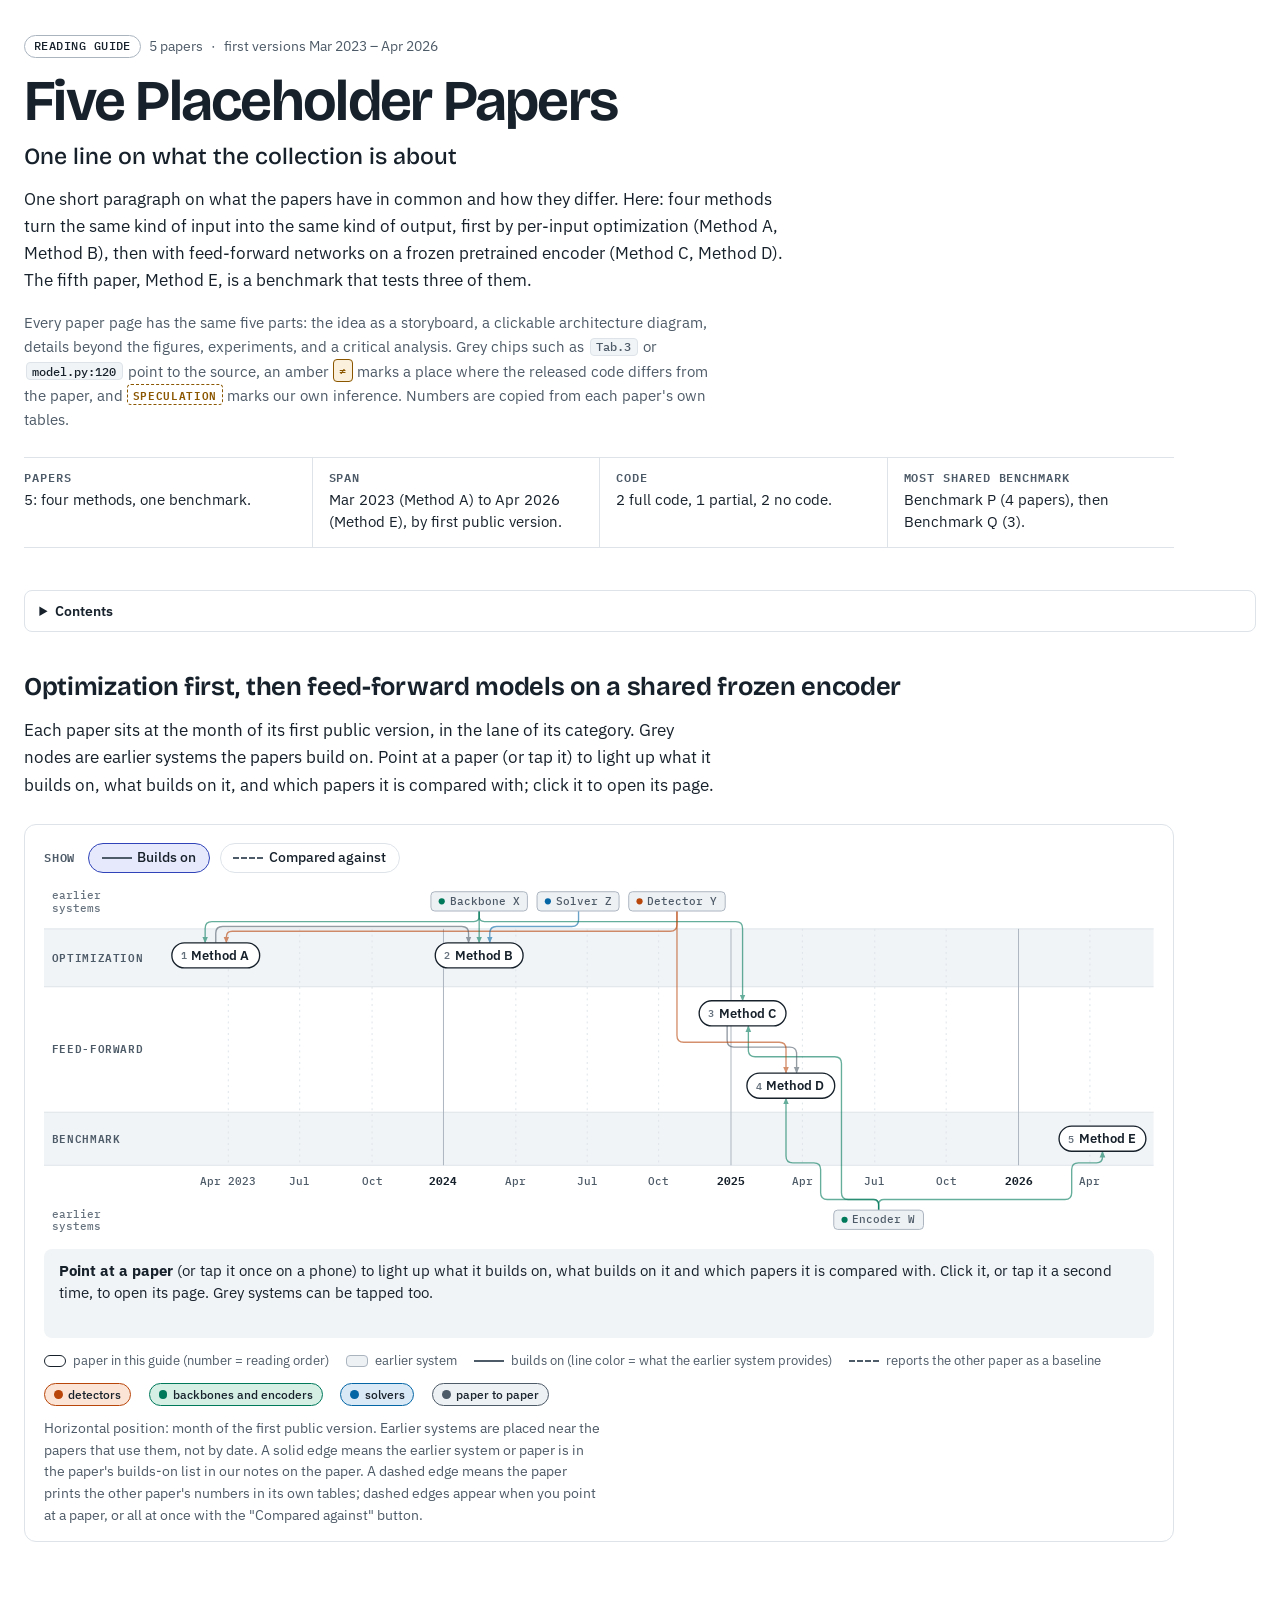
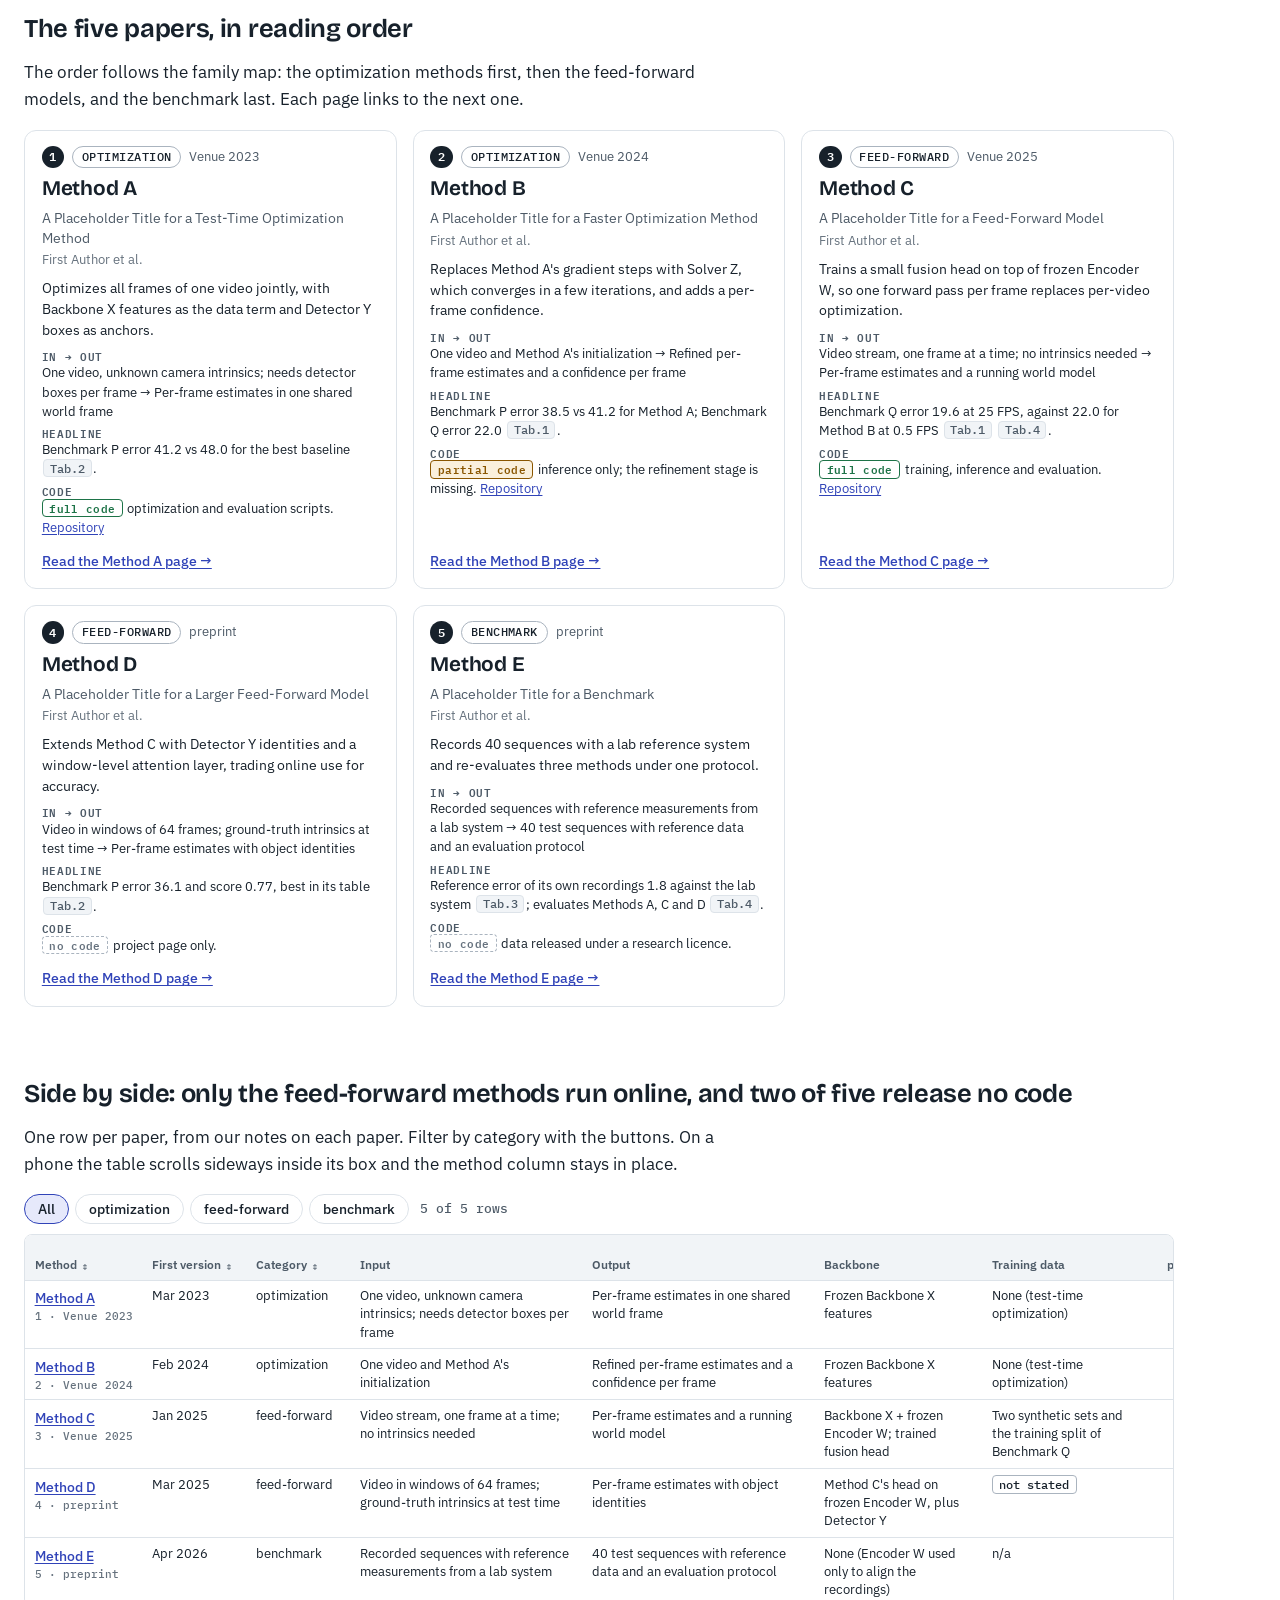
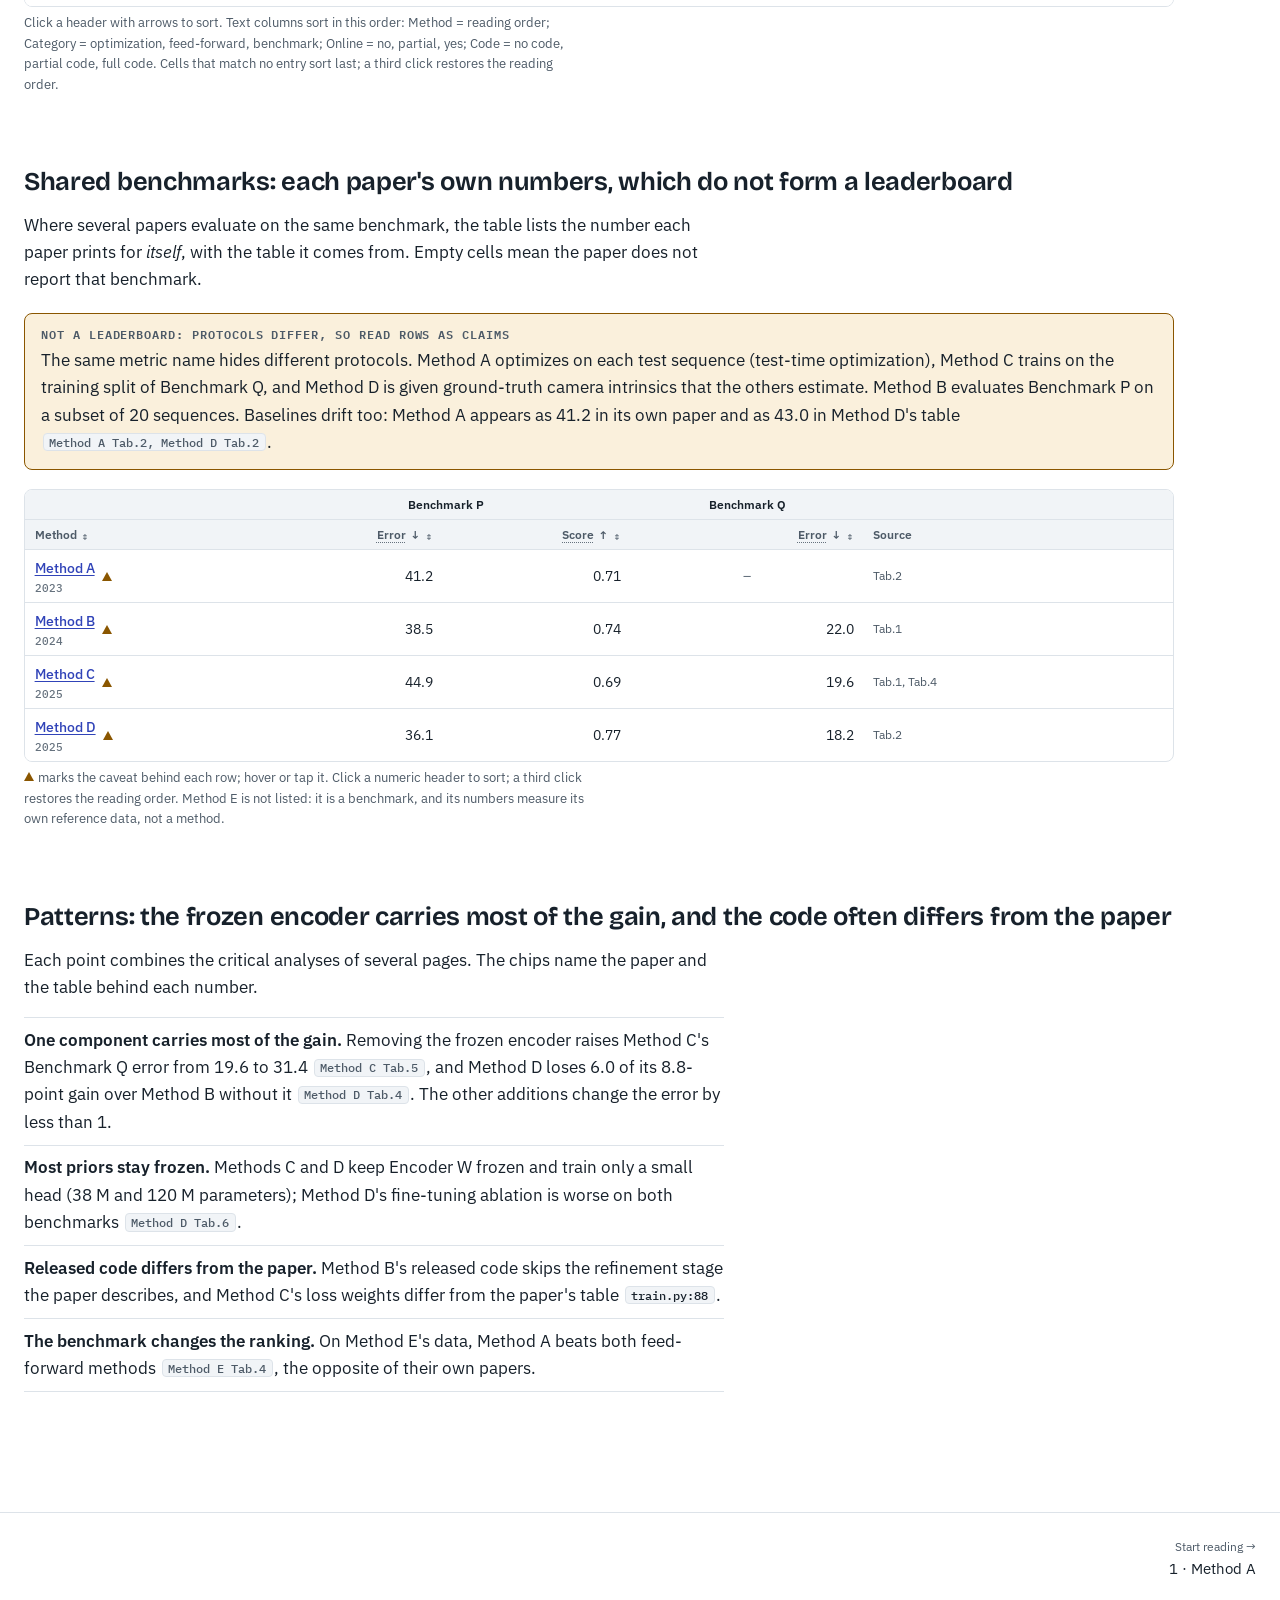
==== templates/index.html @ 55c8b4dd "Add the better-paper skill: workflow, design guide, briefs, templates, scripts SKILL.md orchestrates" ====
<!doctype html>
<html lang="en">
<head>
<meta charset="utf-8">
<meta name="viewport" content="width=device-width, initial-scale=1">
<title>Five Placeholder Papers</title>
<meta name="description" content="Reading guide to five papers on one topic (2023–2026): family map, paper cards, side-by-side comparison, shared benchmarks and cross-paper patterns.">
<link rel="stylesheet" href="assets/site.css">
<script defer src="assets/site.js"></script>
<!-- Index template. Fill in this order: (1) the #collection JSON near the end of the file (it draws the family map,
     the cards, the comparison table and its filters); (2) the hand-written prose: header, section headings (claims),
     intros, the map caption, the shared-benchmarks table and the patterns. Everything marked FILL is placeholder.
     Keep site.js deferred here: the builder script at the end of <body> must run first, so site.js finds the generated
     comparison table and makes it sortable. -->
<style>
/* page-local styles for the index (prefix ix- / fm-); tokens from site.css only */
.ix-lede { font-size: 1.05rem; line-height: 1.6; max-width: 46em; margin: 0 0 1rem; }
.ix-how { font-size: .95rem; color: var(--muted); max-width: 46em; margin: 0 0 1.6rem; }

/* family map */
.fm-bar { display: flex; flex-wrap: wrap; align-items: center; gap: .45rem .6rem; margin-bottom: .7rem; }
.fm-bar .lbl { font: 600 .74rem/1 var(--font-mono); letter-spacing: .06em; text-transform: uppercase; color: var(--muted); margin-right: .2rem; }
.fm-scroll { overflow-x: auto; overflow-y: hidden; -webkit-overflow-scrolling: touch; }
.fm-svg { display: block; width: 100%; min-width: 980px; height: auto; overflow: visible; }
.fm-hint { display: none; font-size: .78rem; color: var(--faint); margin: .3rem 0 0; }
@media (max-width: 1040px) { .fm-hint { display: block; } }
.fm-svg .lane-bg { fill: var(--surface-2); }
.fm-svg .lane-rule { stroke: var(--border); stroke-width: 1; }
.fm-svg .lane-lab { font: 600 11px var(--font-mono); letter-spacing: .06em; fill: var(--muted); }
.fm-svg .band-lab { font: 500 11px var(--font-mono); fill: var(--faint); }
.fm-svg .grid { stroke: var(--border); stroke-width: 1; stroke-dasharray: 2 4; }
.fm-svg .grid.yr { stroke: var(--border-strong); stroke-dasharray: none; }
.fm-svg .tick { font: 500 11px var(--font-mono); fill: var(--muted); text-anchor: middle; }
.fm-svg .tick.yr { font-weight: 700; fill: var(--text); }
.fm-svg .edge path { fill: none; stroke: var(--e); stroke-width: 1.4; opacity: .6; transition: opacity .2s ease, stroke-width .2s ease; }
.fm-svg .edge.k-c path { stroke: var(--neutral); stroke-dasharray: 4 4; stroke-width: 1.2; opacity: .5; }
.fm-svg .node { cursor: pointer; transition: opacity .2s ease; }
.fm-svg .node:focus { outline: none; }
.fm-svg a.node { text-decoration: none; }
.fm-svg .paper rect { fill: var(--surface); stroke: var(--text); stroke-width: 1.4; }
.fm-svg .paper .lab { font: 600 13px var(--font-body); fill: var(--text); }
.fm-svg .paper .num { font: 600 10.5px var(--font-mono); fill: var(--faint); }
.fm-svg .prior rect { fill: var(--frozen-fill); stroke: var(--border-strong); stroke-width: 1; }
.fm-svg .prior .lab { font: 500 11px var(--font-mono); fill: var(--muted); }
.fm-svg .prior .dot { fill: var(--e); }
.fm-svg .node:hover rect, .fm-svg .node:focus-visible rect { stroke: var(--accent); stroke-width: 2.2; }
.fm-svg.hide-b .edge.k-b { display: none; }
.fm-svg:not(.show-c) .edge.k-c:not(.on) { display: none; }
.fm-svg.has-focus .node:not(.on), .fm-svg.has-focus .edge:not(.on) { opacity: .16; }
.fm-svg.has-focus .edge.on path { opacity: 1; stroke-width: 2.2; }
.fm-svg.has-focus .edge.k-c.on path { stroke: var(--accent); stroke-width: 1.8; }
.fm-svg .node.sel rect { stroke: var(--accent); stroke-width: 2.6; fill: var(--accent-tint); }
.fm-info { min-height: 5.6rem; margin-top: .7rem; padding: .7rem .9rem; border-radius: var(--r); background: var(--surface-2); font-size: .92rem; line-height: 1.5; }
.fm-info p { margin: 0 0 .3rem; }
.fm-info p:last-child { margin-bottom: 0; }
.fm-info .rel { color: var(--muted); font-size: .86rem; }
.fm-info .hd { display: flex; flex-wrap: wrap; align-items: baseline; gap: .3rem .6rem; }
.fm-info .hd b { font-family: var(--font-display); font-size: 1.05rem; }
.ix-key-line { display: inline-block; width: 30px; height: 0; border-top: 2px solid var(--neutral); vertical-align: middle; }
.ix-key-line.c { border-top-style: dashed; }
.ix-key-box { display: inline-block; width: 22px; height: 12px; border-radius: 6px; border: 1.4px solid var(--text); background: var(--surface); vertical-align: middle; }
.ix-key-box.prior { border: 1px solid var(--border-strong); background: var(--frozen-fill); border-radius: 4px; }

/* cards */
.ix-cards { display: grid; grid-template-columns: repeat(3, minmax(0, 1fr)); gap: 1rem; margin: 1rem 0 0; }
@media (max-width: 1060px) { .ix-cards { grid-template-columns: repeat(2, minmax(0, 1fr)); } }
@media (max-width: 660px) { .ix-cards { grid-template-columns: 1fr; } }
.ix-card { display: flex; flex-direction: column; gap: .45rem; border: 1px solid var(--border); border-radius: 12px; background: var(--surface); padding: .95rem 1.05rem 1rem; min-width: 0; }
.ix-card:hover { border-color: var(--border-strong); }
.ix-top { display: flex; flex-wrap: wrap; align-items: center; gap: .35rem .5rem; font-size: .8rem; color: var(--muted); }
.ix-num { font: 600 .72rem/1 var(--font-mono); color: var(--surface); background: var(--text); border-radius: 999px; min-width: 1.4rem; height: 1.4rem; display: inline-flex; align-items: center; justify-content: center; padding: 0 .3rem; }
.ix-card h3 { margin: .1rem 0 0; font-size: 1.3rem; }
.ix-card h3 a { color: var(--text); text-decoration: none; }
.ix-card h3 a:hover { text-decoration: underline; }
.ix-title { font-size: .86rem; color: var(--muted); line-height: 1.4; margin: 0; }
.ix-auth { font-size: .8rem; color: var(--faint); margin: -.3rem 0 0; }
.ix-one { font-size: .9rem; line-height: 1.45; margin: 0; }
.ix-dl { margin: .1rem 0 0; display: grid; gap: .35rem; font-size: .84rem; line-height: 1.42; }
.ix-dl dt { font: 600 .68rem/1.3 var(--font-mono); letter-spacing: .06em; text-transform: uppercase; color: var(--muted); }
.ix-dl dd { margin: 0; }
.ix-code { display: inline-block; font: 600 .7rem/1.3 var(--font-mono); letter-spacing: .03em; padding: .05rem .4rem; border-radius: 4px; border: 1px solid var(--border-strong); margin-right: .3rem; white-space: nowrap; }
.ix-code.full { border-color: var(--good); color: var(--good); }
.ix-code.part { border-color: var(--warn); color: var(--warn); background: var(--warn-tint); }
.ix-code.none { color: var(--faint); border-style: dashed; }
.ix-open { margin-top: auto; padding-top: .35rem; font-size: .88rem; font-weight: 500; }

/* comparison and benchmark tables */
.ix-filter { display: flex; flex-wrap: wrap; align-items: center; gap: .4rem; margin: .4rem 0 .2rem; }
.ix-count { font: 500 .8rem/1.3 var(--font-mono); color: var(--muted); margin-left: .3rem; }
table.ix-cmp td { white-space: normal; vertical-align: top; line-height: 1.38; font-size: .82rem; min-width: 10.5rem; }
table.ix-cmp td.s { min-width: 6.5rem; }
table.ix-cmp td.l { min-width: 14.5rem; }
table.ix-cmp thead th.txt, table.ix-bench thead th.txt { text-align: left; }
table.ix-cmp th[scope="row"], table.ix-bench th[scope="row"] { position: sticky; left: 0; z-index: 1; background: var(--surface); vertical-align: top; }
table.ix-cmp thead th:first-child, table.ix-bench thead tr:last-child th:first-child { position: sticky; left: 0; z-index: 2; }
table.ix-cmp th[scope="row"] small, table.ix-bench th[scope="row"] small { display: block; font: 500 .7rem/1.3 var(--font-mono); color: var(--faint); }
table.ix-bench td.src { white-space: normal; min-width: 8rem; font-size: .78rem; color: var(--muted); }
table.ix-bench td.na { color: var(--faint); text-align: center; }
</style>
</head>
<body>
<a class="skip" href="#main">Skip to content</a>

<div class="layout">
<header class="ph">
  <!-- FILL: a real name for the collection (2-4 words, not "Index"), the same in <title>. Counts must match the JSON. -->
  <div class="ph-kicker">
    <span class="chip cat">reading guide</span>
    <span>5 papers</span><span aria-hidden="true">·</span><span>first versions Mar 2023 – Apr 2026</span>
  </div>
  <h1>Five Placeholder Papers</h1>
  <p class="ph-title">One line on what the collection is about</p>
  <p class="ix-lede">One short paragraph on what the papers have in common and how they differ. Here: four methods turn the same kind of input into the same kind of output, first by per-input optimization (Method A, Method B), then with feed-forward networks on a frozen pretrained encoder (Method C, Method D). The fifth paper, Method E, is a benchmark that tests three of them.</p>
  <p class="ix-how">Every paper page has the same five parts: the idea as a storyboard, a clickable architecture diagram, details beyond the figures, experiments, and a critical analysis. Grey chips such as <span class="ev">Tab.3</span> or <span class="ev code">model.py:120</span> point to the source, an amber <span class="ne">≠</span> marks a place where the released code differs from the paper, and <span class="spec">speculation</span> marks our own inference. Numbers are copied from each paper's own tables.</p>
  <dl class="glance">
    <div><dt>Papers</dt><dd>5: four methods, one benchmark.</dd></div>
    <div><dt>Span</dt><dd>Mar 2023 (Method A) to Apr 2026 (Method E), by first public version.</dd></div>
    <div><dt>Code</dt><dd>2 full code, 1 partial, 2 no code.</dd></div>
    <div><dt>Most shared benchmark</dt><dd>Benchmark P (4 papers), then Benchmark Q (3).</dd></div>
  </dl>
</header>

<nav class="toc" aria-label="Contents"><details open><summary>Contents</summary><ol>
  <li><a href="#map"><span class="toc-num">1</span>Family map</a></li>
  <li><a href="#papers"><span class="toc-num">2</span>The papers</a></li>
  <li><a href="#compare"><span class="toc-num">3</span>Side by side</a></li>
  <li><a href="#benchmarks"><span class="toc-num">4</span>Shared benchmarks</a></li>
  <li><a href="#patterns"><span class="toc-num">5</span>Patterns</a></li>
</ol></details></nav>

<main id="main">

<!-- ═════════════ 1. FAMILY MAP (drawn from #collection; edit the JSON, not the SVG) ═════════════ -->
<section id="map">
  <!-- FILL: the heading is the one claim the map shows (e.g. two waves, a shared backbone). -->
  <h2>Optimization first, then feed-forward models on a shared frozen encoder</h2>
  <p>Each paper sits at the month of its first public version, in the lane of its category. Grey nodes are earlier systems the papers build on. Point at a paper (or tap it) to light up what it builds on, what builds on it, and which papers it is compared with; click it to open its page.</p>
  <figure class="panel wide" aria-label="Family map of the papers">
    <div class="fm-bar" role="group" aria-label="Edges to show">
      <span class="lbl">Show</span>
      <button type="button" class="btn" id="fm-tg-b" aria-pressed="true"><span class="ix-key-line" aria-hidden="true"></span>Builds on</button>
      <button type="button" class="btn" id="fm-tg-c" aria-pressed="false"><span class="ix-key-line c" aria-hidden="true"></span>Compared against</button>
    </div>
    <div class="fm-scroll">
      <svg class="fm-svg" id="fm-svg" viewBox="0 0 1150 300" role="group" aria-label="Papers by time and category, with earlier systems and edges">
        <title>Family map: the papers placed by month and category, linked to earlier systems they build on and to the papers they compare against</title>
      </svg>
    </div>
    <p class="fm-hint">Scroll sideways to see the whole map.</p>
    <div class="fm-info" id="fm-info" aria-live="polite"></div>
    <div class="legend" id="fm-legend">
      <span class="lg"><span class="ix-key-box" aria-hidden="true"></span>paper in this guide (number = reading order)</span>
      <span class="lg"><span class="ix-key-box prior" aria-hidden="true"></span>earlier system</span>
      <span class="lg" id="fm-lg-b"><span class="ix-key-line" aria-hidden="true"></span>builds on</span>
      <span class="lg"><span class="ix-key-line c" aria-hidden="true"></span>reports the other paper as a baseline</span>
    </div>
    <!-- FILL: say what x means (and any date caveat), that earlier systems are placed for readability, and what each edge style means. -->
    <figcaption>Horizontal position: month of the first public version. Earlier systems are placed near the papers that use them, not by date. A solid edge means the earlier system or paper is in the paper's builds-on list in our notes on the paper. A dashed edge means the paper prints the other paper's numbers in its own tables; dashed edges appear when you point at a paper, or all at once with the "Compared against" button.</figcaption>
  </figure>
</section>

<!-- ═════════════ 2. CARDS (generated from #collection) ═════════════ -->
<section id="papers">
  <!-- FILL: say why this reading order. -->
  <h2>The five papers, in reading order</h2>
  <p>The order follows the family map: the optimization methods first, then the feed-forward models, and the benchmark last. Each page links to the next one.</p>
  <div class="ix-cards wide" id="ix-cards"></div>
</section>

<!-- ═════════════ 3. COMPARISON TABLE (generated from #collection; site.js sorts it) ═════════════ -->
<section id="compare">
  <!-- FILL: the heading states what the table shows at a glance. -->
  <h2>Side by side: only the feed-forward methods run online, and two of five release no code</h2>
  <p>One row per paper, from our notes on each paper. Filter by category with the buttons. On a phone the table scrolls sideways inside its box and the method column stays in place.</p>
  <div class="ix-filter wide" id="ix-filter" role="group" aria-label="Filter rows by category"></div>
  <div class="tbl-wrap wide">
    <table class="data ix-cmp" id="ix-cmp" data-sortable></table>
  </div>
  <p class="tbl-note" id="ix-sortnote"></p>
</section>

<!-- ═════════════ 4. SHARED BENCHMARKS (hand-written) ═════════════ -->
<section id="benchmarks">
  <h2>Shared benchmarks: each paper's own numbers, which do not form a leaderboard</h2>
  <p>Where several papers evaluate on the same benchmark, the table lists the number each paper prints for <em>itself</em>, with the table it comes from. Empty cells mean the paper does not report that benchmark.</p>
  <!-- FILL: name the concrete protocol differences (frame rate, split, input given, alignment, training on the test domain)
       and any baseline that appears with different numbers in different papers. Keep this box: it is the caveat. -->
  <div class="callout ne-box wide"><p class="callout-title">Not a leaderboard: protocols differ, so read rows as claims</p>
    <p>The same metric name hides different protocols. Method A optimizes on each test sequence (test-time optimization), Method C trains on the training split of Benchmark Q, and Method D is given ground-truth camera intrinsics that the others estimate. Method B evaluates Benchmark P on a subset of 20 sequences. Baselines drift too: Method A appears as 41.2 in its own paper and as 43.0 in Method D's table <span class="ev">Method A Tab.2, Method D Tab.2</span>.</p></div>
  <div class="tbl-wrap wide">
    <!-- One row per paper that reports at least one shared benchmark. Super-header: blank cells via colspan, never rowspan.
         data-flag = the caveat for that row (amber triangle). Numbers exactly as printed; "–" when not reported. -->
    <table class="data ix-bench" data-sortable>
      <thead>
        <tr class="super"><th colspan="1"></th><th colspan="2">Benchmark P</th><th colspan="1">Benchmark Q</th><th colspan="1"></th></tr>
        <tr>
          <th scope="col" class="num txt">Method</th>
          <th scope="col" class="num"><span data-term="Error">Error</span> ↓</th>
          <th scope="col" class="num"><span data-term="Score">Score</span> ↑</th>
          <th scope="col" class="num"><span data-term="Error">Error</span> ↓</th>
          <th scope="col">Source</th>
        </tr>
      </thead>
      <tbody>
        <tr data-flag="Test-time optimization on every test sequence (about 2 min per 100 frames).">
          <th scope="row" data-v="1"><a href="author2023.html">Method A</a><small>2023</small></th>
          <td class="num">41.2</td><td class="num">0.71</td><td class="na">–</td>
          <td class="src">Tab.2</td>
        </tr>
        <tr data-flag="Benchmark P on a subset of 20 sequences.">
          <th scope="row" data-v="2"><a href="author2024.html">Method B</a><small>2024</small></th>
          <td class="num">38.5</td><td class="num">0.74</td><td class="num">22.0</td>
          <td class="src">Tab.1</td>
        </tr>
        <tr data-flag="Trained on the training split of Benchmark Q.">
          <th scope="row" data-v="3"><a href="author2025.html">Method C</a><small>2025</small></th>
          <td class="num">44.9</td><td class="num">0.69</td><td class="num">19.6</td>
          <td class="src">Tab.1, Tab.4</td>
        </tr>
        <tr data-flag="Given ground-truth camera intrinsics.">
          <th scope="row" data-v="4"><a href="author2025b.html">Method D</a><small>2025</small></th>
          <td class="num">36.1</td><td class="num">0.77</td><td class="num">18.2</td>
          <td class="src">Tab.2</td>
        </tr>
      </tbody>
    </table>
  </div>
  <p class="tbl-note"><span class="flag" aria-hidden="true"></span>marks the caveat behind each row; hover or tap it. Click a numeric header to sort; a third click restores the reading order. Method E is not listed: it is a benchmark, and its numbers measure its own reference data, not a method.</p>
</section>

<!-- ═════════════ 5. PATTERNS (hand-written) ═════════════ -->
<section id="patterns">
  <!-- FILL: 4-6 bullets a researcher would want, each grounded in the pages' critical analyses, naming the papers and tables behind every number. -->
  <h2>Patterns: the frozen encoder carries most of the gain, and the code often differs from the paper</h2>
  <p>Each point combines the critical analyses of several pages. The chips name the paper and the table behind each number.</p>
  <ul class="keylist">
    <li><span class="k">One component carries most of the gain.</span> Removing the frozen encoder raises Method C's Benchmark Q error from 19.6 to 31.4 <span class="ev">Method C Tab.5</span>, and Method D loses 6.0 of its 8.8-point gain over Method B without it <span class="ev">Method D Tab.4</span>. The other additions change the error by less than 1.</li>
    <li><span class="k">Most priors stay frozen.</span> Methods C and D keep Encoder W frozen and train only a small head (38 M and 120 M parameters); Method D's fine-tuning ablation is worse on both benchmarks <span class="ev">Method D Tab.6</span>.</li>
    <li><span class="k">Released code differs from the paper.</span> Method B's released code skips the refinement stage the paper describes, and Method C's loss weights differ from the paper's table <span class="ev code">train.py:88</span>.</li>
    <li><span class="k">The benchmark changes the ranking.</span> On Method E's data, Method A beats both feed-forward methods <span class="ev">Method E Tab.4</span>, the opposite of their own papers.</li>
  </ul>
</section>

</main>
</div>

<footer class="pager">
  <span></span>
  <!-- FILL: the first paper in reading order. -->
  <a href="author2023.html" style="text-align:right"><small>Start reading →</small>1 · Method A</a>
</footer>

<!-- FILL: one entry per data-term used on this page that site.js does not already define. -->
<script type="application/json" id="glossary">{
  "Error": "Placeholder metric: mean error on the benchmark, in its own unit. Lower is better.",
  "Score": "Placeholder metric: fraction of test cases solved, from 0 to 1. Higher is better."
}</script>

<!-- ═════════════ COLLECTION DATA: one block drives the family map, the cards and the comparison table ═════════════
  Strict JSON: no comments, no trailing commas. slug, method, category, lane names, prior name/role, column keys are
  plain text; every other string is HTML (write &lt; for "<", evidence chips as <span class=\"ev\">Tab.2</span>).
  lanes     ["category", ...]  map lanes from top to bottom; also the filter buttons and the Category sort order.
            Every paper's category must be one of them.
  entities  {"scene": "backbones", ...}  optional legend names for the line colors that priors use.
            Slots: human, scene, camera, contact, robot, neutral (site.css colors).
  columns   [{"key", "label", "size"?, "sort"?}]  comparison-table columns between Category and Code. key = a paper field.
            size "s" (narrow) or "l" (wide). sort "number" = by the first number in the cell (keep one unit per column);
            sort ["no", "partial", "yes"] = by which entry the cell text starts with (unmatched cells sort last).
  priors    [{"name", "role", "entity"?, "band"?}]  earlier systems the papers build on (small grey nodes). entity sets
            the line color (default neutral); band "top" | "bottom" overrides the automatic choice.
  papers    in reading order (= the numbers on map and cards, and the prev/next order of the pages). Each is the
            digest's comparison record: slug, method, title, authors_short, year, venue, category, input, output,
            backbone, builds_on, training_data, runtime, code_url, headline_result, one_liner, plus:
    date              "YYYY-MM" of the first public version; sets x on the map (without it: mid-year of "year";
                      any other format warns and falls back the same way).
    code_url          a bare https URL, or "". Anything else warns and gets no link; remarks go in code_note.
    builds_on        names of priors, or slugs / method names of papers here. Anything else warns in the console:
                      add it to priors or drop it.
    compares_against  slugs / method names of papers here whose numbers this paper prints as baselines.
    code_status       "full" | "partial" | "none";  code_note: short text after the code chip on the card.
    other keys        free fields for "columns" (here: params, online).
  Required per paper: slug, method, title, year, category, one_liner, code_status. A field that is "", null, absent
  or "not stated" (any case) counts as missing; missing optional fields show "not stated".
-->
<script type="application/json" id="collection">{
  "lanes": ["optimization", "feed-forward", "benchmark"],
  "entities": { "scene": "backbones and encoders", "human": "detectors", "camera": "solvers" },
  "columns": [
    { "key": "input", "label": "Input", "size": "l" },
    { "key": "output", "label": "Output", "size": "l" },
    { "key": "backbone", "label": "Backbone" },
    { "key": "training_data", "label": "Training data" },
    { "key": "params", "label": "Trained parameters", "size": "s", "sort": "number" },
    { "key": "online", "label": "Online", "size": "s", "sort": ["no", "partial", "yes"] },
    { "key": "runtime", "label": "Runtime" }
  ],
  "priors": [
    { "name": "Backbone X", "role": "pretrained image backbone", "entity": "scene" },
    { "name": "Detector Y", "role": "off-the-shelf object detector", "entity": "human" },
    { "name": "Solver Z", "role": "classical least-squares solver", "entity": "camera" },
    { "name": "Encoder W", "role": "pretrained video encoder", "entity": "scene" }
  ],
  "papers": [
    {
      "slug": "author2023", "method": "Method A", "title": "A Placeholder Title for a Test-Time Optimization Method",
      "authors_short": "First Author et al.", "year": 2023, "date": "2023-03", "venue": "Venue 2023", "category": "optimization",
      "input": "One video, unknown camera intrinsics; needs detector boxes per frame",
      "output": "Per-frame estimates in one shared world frame",
      "backbone": "Frozen Backbone X features", "training_data": "None (test-time optimization)",
      "runtime": "≈2 min per 100 frames (one GPU)", "params": "0", "online": "no",
      "builds_on": ["Backbone X", "Detector Y"], "compares_against": [],
      "code_url": "https://example.com/method-a", "code_status": "full", "code_note": "optimization and evaluation scripts.",
      "headline_result": "Benchmark P error 41.2 vs 48.0 for the best baseline <span class=\"ev\">Tab.2</span>.",
      "one_liner": "Optimizes all frames of one video jointly, with Backbone X features as the data term and Detector Y boxes as anchors."
    },
    {
      "slug": "author2024", "method": "Method B", "title": "A Placeholder Title for a Faster Optimization Method",
      "authors_short": "First Author et al.", "year": 2024, "date": "2024-02", "venue": "Venue 2024", "category": "optimization",
      "input": "One video and Method A's initialization",
      "output": "Refined per-frame estimates and a confidence per frame",
      "backbone": "Frozen Backbone X features", "training_data": "None (test-time optimization)",
      "runtime": "≈2 s per frame (one GPU)", "params": "0", "online": "no",
      "builds_on": ["Method A", "Backbone X", "Solver Z"], "compares_against": ["Method A"],
      "code_url": "https://example.com/method-b", "code_status": "partial", "code_note": "inference only; the refinement stage is missing.",
      "headline_result": "Benchmark P error 38.5 vs 41.2 for Method A; Benchmark Q error 22.0 <span class=\"ev\">Tab.1</span>.",
      "one_liner": "Replaces Method A's gradient steps with Solver Z, which converges in a few iterations, and adds a per-frame confidence."
    },
    {
      "slug": "author2025", "method": "Method C", "title": "A Placeholder Title for a Feed-Forward Model",
      "authors_short": "First Author et al.", "year": 2025, "date": "2025-01", "venue": "Venue 2025", "category": "feed-forward",
      "input": "Video stream, one frame at a time; no intrinsics needed",
      "output": "Per-frame estimates and a running world model",
      "backbone": "Backbone X + frozen Encoder W; trained fusion head", "training_data": "Two synthetic sets and the training split of Benchmark Q",
      "runtime": "25 FPS (one GPU)", "params": "38 M", "online": "yes",
      "builds_on": ["Backbone X", "Encoder W"], "compares_against": ["Method A", "Method B"],
      "code_url": "https://example.com/method-c", "code_status": "full", "code_note": "training, inference and evaluation.",
      "headline_result": "Benchmark Q error 19.6 at 25 FPS, against 22.0 for Method B at 0.5 FPS <span class=\"ev\">Tab.1</span> <span class=\"ev\">Tab.4</span>.",
      "one_liner": "Trains a small fusion head on top of frozen Encoder W, so one forward pass per frame replaces per-video optimization."
    },
    {
      "slug": "author2025b", "method": "Method D", "title": "A Placeholder Title for a Larger Feed-Forward Model",
      "authors_short": "First Author et al.", "year": 2025, "date": "2025-03", "venue": "preprint", "category": "feed-forward",
      "input": "Video in windows of 64 frames; ground-truth intrinsics at test time",
      "output": "Per-frame estimates with object identities",
      "backbone": "Method C's head on frozen Encoder W, plus Detector Y", "training_data": "Not stated",
      "runtime": "Not stated", "params": "120 M", "online": "partial (64-frame windows)",
      "builds_on": ["Method C", "Encoder W", "Detector Y"], "compares_against": ["Method B", "Method C"],
      "code_url": "", "code_status": "none", "code_note": "project page only.",
      "headline_result": "Benchmark P error 36.1 and score 0.77, best in its table <span class=\"ev\">Tab.2</span>.",
      "one_liner": "Extends Method C with Detector Y identities and a window-level attention layer, trading online use for accuracy."
    },
    {
      "slug": "author2026", "method": "Method E", "title": "A Placeholder Title for a Benchmark",
      "authors_short": "First Author et al.", "year": 2026, "date": "2026-04", "venue": "preprint", "category": "benchmark",
      "input": "Recorded sequences with reference measurements from a lab system",
      "output": "40 test sequences with reference data and an evaluation protocol",
      "backbone": "None (Encoder W used only to align the recordings)", "training_data": "n/a",
      "runtime": "n/a", "params": "n/a", "online": "n/a",
      "builds_on": ["Encoder W"], "compares_against": ["Method A", "Method C", "Method D"],
      "code_url": "", "code_status": "none", "code_note": "data released under a research licence.",
      "headline_result": "Reference error of its own recordings 1.8 against the lab system <span class=\"ev\">Tab.3</span>; evaluates Methods A, C and D <span class=\"ev\">Tab.4</span>.",
      "one_liner": "Records 40 sequences with a lab reference system and re-evaluates three methods under one protocol."
    }
  ]
}</script>

<script>
/* Index builder (page-local). Reads #collection and builds the cards, the comparison table (with its filter buttons
   and sort note) and the family map. It runs before the deferred site.js, so site.js makes the generated table
   sortable and attaches tooltips. Data problems (unknown references, missing fields) and map faults (overlapping
   nodes, an edge through a node) go to console.warn, so the console check catches them. */
(function () {
  'use strict';
  var SLOTS = ['human', 'scene', 'camera', 'contact', 'robot', 'neutral'];
  var CODE = { none: [0, 'no code', 'none'], partial: [1, 'partial code', 'part'], full: [2, 'full code', 'full'] };
  var MON = ['Jan', 'Feb', 'Mar', 'Apr', 'May', 'Jun', 'Jul', 'Aug', 'Sep', 'Oct', 'Nov', 'Dec'];
  function warn(msg) { console.warn('[index] ' + msg); }
  function esc(s) { return String(s).replace(/&/g, '&amp;').replace(/</g, '&lt;').replace(/>/g, '&gt;').replace(/"/g, '&quot;'); }
  function missing(v) { return v === undefined || v === null || (typeof v === 'string' && /^\s*(not stated)?\s*$/i.test(v)); }
  function html(v) { return missing(v) ? '<span class="tag">not stated</span>' : Array.isArray(v) ? v.join(', ') : String(v); }
  function plain(s) { var d = document.createElement('div'); d.innerHTML = s; return d.textContent; }
  function avg(list) { return list.reduce(function (a, b) { return a + b; }, 0) / list.length; }

  var D;
  try { D = JSON.parse(document.getElementById('collection').textContent); }
  catch (err) { console.error('[index] invalid #collection JSON: ' + err.message); return; }
  var lanes = D.lanes || [], papers = D.papers || [], priors = D.priors || [], columns = D.columns || [], names = D.entities || {};

  /* ── validate and index ── */
  var bySlug = {}, byMethod = {}, byPrior = {};
  papers.forEach(function (p, i) {
    p.n = i + 1;
    ['slug', 'method', 'title', 'year', 'category', 'one_liner', 'code_status'].forEach(function (k) {
      if (missing(p[k])) warn('paper ' + (p.slug || p.n) + ': missing "' + k + '"');
    });
    if (bySlug[p.slug]) warn('duplicate slug ' + p.slug);
    bySlug[p.slug] = p; byMethod[p.method] = p;
    p.lane = lanes.indexOf(p.category);
    if (p.lane < 0) warn('paper ' + p.slug + ': category "' + p.category + '" is not one of the lanes');
    if (!missing(p.code_status) && !CODE[p.code_status]) warn('paper ' + p.slug + ': code_status must be full, partial or none');
    var d = missing(p.date) ? null : /^(\d{4})-(\d{2})$/.exec(p.date);
    if (d && (+d[2] < 1 || +d[2] > 12)) d = null;
    if (!missing(p.date) && !d) warn('paper ' + p.slug + ': date "' + p.date + '" must look like "2025-07"');
    p.codeHref = '';
    if (/^https?:\/\/\S+$/.test(p.code_url)) p.codeHref = p.code_url;
    else if (!missing(p.code_url)) warn('paper ' + p.slug + ': code_url "' + p.code_url + '" is not a bare http(s) URL, so it gets no link; put remarks in code_note');
    p.mo = d ? +d[1] * 12 + (+d[2] - 1) + 0.5 : +p.year * 12 + 6;
    p.when = d ? MON[+d[2] - 1] + ' ' + d[1] : String(p.year);
  });
  priors.forEach(function (q) {
    if (q.entity && SLOTS.indexOf(q.entity) < 0) warn('prior ' + q.name + ': unknown entity "' + q.entity + '"');
    if (q.band && q.band !== 'top' && q.band !== 'bottom') warn('prior ' + q.name + ': band must be top or bottom');
    byPrior[q.name] = q;
  });
  Object.keys(names).forEach(function (k) { if (SLOTS.indexOf(k) < 0) warn('entities: unknown slot "' + k + '"'); });
  columns.forEach(function (c) {
    if (!papers.some(function (p) { return p[c.key] !== undefined; })) warn('column "' + c.key + '" is not a field of any paper');
  });
  var edges = [];
  papers.forEach(function (p) {
    (p.builds_on || []).forEach(function (r) {
      var s = bySlug[r] || byMethod[r] || byPrior[r];
      if (!s || s === p) { warn(p.slug + ': builds_on "' + r + '" is neither a prior nor another paper here (add it to priors or drop it)'); return; }
      edges.push({ a: s, b: p, k: 'b' });
    });
    (p.compares_against || []).forEach(function (r) {
      var s = bySlug[r] || byMethod[r];
      if (!s || s === p) { warn(p.slug + ': compares_against "' + r + '" is not another paper here'); return; }
      edges.push({ a: p, b: s, k: 'c' });
    });
  });
  priors.forEach(function (q) {
    if (!edges.some(function (e) { return e.a === q; })) warn('prior ' + q.name + ' is in no builds_on list');
  });
  function codeChip(p) {
    var c = CODE[p.code_status];
    return c ? '<span class="ix-code ' + c[2] + '">' + c[1] + '</span>' : '<span class="tag">not stated</span>';
  }

  /* ── cards ── */
  var cards = document.getElementById('ix-cards');
  if (cards) cards.innerHTML = papers.map(function (p) {
    var page = esc(p.slug) + '.html';
    return '<article class="ix-card" id="card-' + esc(p.slug) + '" data-cat="' + esc(p.category) + '">' +
      '<div class="ix-top"><span class="ix-num">' + p.n + '</span><span class="chip cat">' + esc(p.category) + '</span><span>' + html(p.venue) + '</span></div>' +
      '<h3><a href="' + page + '">' + esc(p.method) + '</a></h3>' +
      '<p class="ix-title">' + html(p.title) + '</p>' +
      (missing(p.authors_short) ? '' : '<p class="ix-auth">' + p.authors_short + '</p>') +
      '<p class="ix-one">' + html(p.one_liner) + '</p>' +
      '<dl class="ix-dl">' +
      '<div><dt>In → out</dt><dd>' + html(p.input) + ' → ' + html(p.output) + '</dd></div>' +
      '<div><dt>Headline</dt><dd>' + html(p.headline_result) + '</dd></div>' +
      '<div><dt>Code</dt><dd>' + codeChip(p) + (missing(p.code_note) ? '' : p.code_note) +
      (p.codeHref ? ' <a href="' + esc(p.codeHref) + '">Repository</a>' : '') + '</dd></div>' +
      '</dl><a class="ix-open" href="' + page + '">Read the ' + esc(p.method) + ' page →</a></article>';
  }).join('');

  /* ── comparison table, filter buttons, sort note ── */
  var table = document.getElementById('ix-cmp');
  if (table) {
    var head = '<thead><tr><th scope="col" class="num txt">Method</th><th scope="col" class="num txt">First version</th>' +
      '<th scope="col" class="num txt">Category</th>' + columns.map(function (c) {
        var cls = c.sort === 'number' ? ' class="num"' : Array.isArray(c.sort) ? ' class="num txt"' : '';
        return '<th scope="col"' + cls + '>' + c.label + '</th>';
      }).join('') + '<th scope="col" class="num txt">Code</th></tr></thead>';
    var body = papers.map(function (p) {
      var c = CODE[p.code_status], code = c ? (p.codeHref ? '<a href="' + esc(p.codeHref) + '">' + c[1] + '</a>' : c[1]) : html('');
      return '<tr data-cat="' + esc(p.category) + '">' +
        '<th scope="row" data-v="' + p.n + '"><a href="' + esc(p.slug) + '.html">' + esc(p.method) + '</a><small>' + p.n + ' · ' + esc(plain(html(p.venue))) + '</small></th>' +
        '<td class="s" data-v="' + p.mo + '">' + p.when + '</td>' +
        '<td class="s" data-v="' + (p.lane + 1) + '">' + esc(p.category) + '</td>' +
        columns.map(function (col) {
          var v = p[col.key], cls = (col.size || '') + (col.sort === 'number' ? ' num' : ''), dv = '';
          if (Array.isArray(col.sort)) {
            var t = missing(v) ? '' : plain(html(v)).trim().toLowerCase(), rank = '';
            col.sort.forEach(function (o, j) {
              o = String(o).toLowerCase();
              if (rank === '' && t && t.slice(0, o.length) === o && !/\w/.test(t.charAt(o.length))) rank = j;
            });
            dv = ' data-v="' + rank + '"';
          }
          return '<td' + (cls.trim() ? ' class="' + cls.trim() + '"' : '') + dv + '>' + html(v) + '</td>';
        }).join('') +
        '<td class="s" data-v="' + (c ? c[0] : '') + '">' + code + '</td></tr>';
    }).join('');
    table.innerHTML = head + '<tbody>' + body + '</tbody>';
  }
  var fbox = document.getElementById('ix-filter');
  if (fbox && table) {
    fbox.innerHTML = '<button type="button" class="btn" data-filter="" aria-pressed="true">All</button>' +
      lanes.filter(function (l) { return papers.some(function (p) { return p.category === l; }); }).map(function (l) {
        return '<button type="button" class="btn" data-filter="' + esc(l) + '" aria-pressed="false">' + esc(l) + '</button>';
      }).join('') + '<span class="ix-count" id="ix-count" aria-live="polite">' + papers.length + ' of ' + papers.length + ' rows</span>';
    var btns = Array.prototype.slice.call(fbox.querySelectorAll('[data-filter]'));
    btns.forEach(function (b) {
      b.addEventListener('click', function () {
        var f = b.getAttribute('data-filter'), rows = Array.prototype.slice.call(table.tBodies[0].rows), shown = 0;
        btns.forEach(function (x) { x.setAttribute('aria-pressed', x === b ? 'true' : 'false'); });
        rows.forEach(function (r) { r.hidden = !!f && r.getAttribute('data-cat') !== f; if (!r.hidden) shown++; });
        document.getElementById('ix-count').textContent = shown + ' of ' + rows.length + ' rows';
      });
    });
  }
  var note = document.getElementById('ix-sortnote');
  if (note) {
    var orders = ['Method = reading order', 'Category = ' + lanes.join(', ')];
    columns.forEach(function (c) { if (Array.isArray(c.sort)) orders.push(plain(c.label) + ' = ' + c.sort.join(', ')); });
    orders.push('Code = no code, partial code, full code');
    note.textContent = 'Click a header with arrows to sort. Text columns sort in this order: ' + orders.join('; ') +
      '. Cells that match no entry sort last; a third click restores the reading order.';
  }

  try { buildMap(); } catch (err) { console.error('[index] family map failed: ' + (err && err.stack || err)); }

  /* ── family map ──
     Rows from top to bottom: earlier systems (top band), the lanes (a lane gets extra rows when papers would
     overlap), the time axis, earlier systems (bottom band). Edges run in the gaps between rows ("channels") and
     cross rows only where no node sits; lines in one channel get separate tracks unless they leave the same
     source port. Hidden "compared against" lines keep their tracks, so showing them never moves anything. */
  function buildMap() {
    var NS = 'http://www.w3.org/2000/svg';
    var svg = document.getElementById('fm-svg'), info = document.getElementById('fm-info');
    if (!svg || !info) return;
    var W = 1150, PH = 26, QH = 20, ROW_P = 32, ROW_Q = 24, ROW_AX = 20;
    var TS = 5, CPAD = 9, R = 7, PADX = 7, GAP = 14, GAPQ = 10, HB = 30;
    var mp = papers.filter(function (p) { return p.lane >= 0; });
    if (!mp.length) { warn('map: no paper has a valid category'); return; }
    var nodes = mp.concat(priors);
    var live = edges.filter(function (e) { return nodes.indexOf(e.a) >= 0 && nodes.indexOf(e.b) >= 0; });
    live.forEach(function (e, i) { e.key = i; });
    function label(n) { return n.kind === 'paper' ? n.method : n.name; }
    function el(tag, attrs, parent) {
      var e = document.createElementNS(NS, tag);
      if (attrs) Object.keys(attrs).forEach(function (k) { e.setAttribute(k, attrs[k]); });
      if (parent) parent.appendChild(e);
      return e;
    }
    function measure(text, cls) {
      var t = el('text', { class: cls, x: -999, y: -999 }, svg);
      t.textContent = text;
      var w = t.getComputedTextLength();
      svg.removeChild(t);
      return w;
    }

    var defs = el('defs', {}, svg);
    SLOTS.forEach(function (c) {
      var m = el('marker', { id: 'fm-ah-' + c, viewBox: '0 0 8 8', refX: 7.4, refY: 4, markerWidth: 7, markerHeight: 7, orient: 'auto', markerUnits: 'userSpaceOnUse' }, defs);
      el('path', { d: 'M0,0.6 L8,4 L0,7.4 z', style: 'fill: var(--' + c + ')' }, m);
    });
    var gStatic = el('g', { 'aria-hidden': 'true' }, svg), gEdges = el('g', {}, svg), gNodes = el('g', {}, svg);
    mp.forEach(function (p) {
      p.kind = 'paper'; p.id = p.slug; p.h = PH;
      p.g = el('a', { href: p.slug + '.html', class: 'node paper', 'data-id': p.id, 'aria-label': p.n + ', ' + p.method + ': open its page' }, gNodes);
      p.rect = el('rect', { rx: 13, ry: 13, height: PH }, p.g);
      p.tNum = el('text', { class: 'num' }, p.g); p.tNum.textContent = p.n;
      p.tLab = el('text', { class: 'lab' }, p.g); p.tLab.textContent = p.method;
    });
    priors.forEach(function (q) {
      q.kind = 'prior'; q.id = 'prior:' + q.name; q.h = QH; q.e = SLOTS.indexOf(q.entity) >= 0 ? q.entity : 'neutral';
      q.g = el('g', { class: 'node prior e-' + q.e, 'data-id': q.id, tabindex: 0, role: 'button', 'aria-label': q.name + ', earlier system: show what builds on it' }, gNodes);
      q.rect = el('rect', { rx: 4, ry: 4, height: QH }, q.g);
      q.dot = el('circle', { class: 'dot', r: 3.2 }, q.g);
      q.tLab = el('text', { class: 'lab' }, q.g); q.tLab.textContent = q.name;
    });
    live.forEach(function (e) {
      var col = e.k === 'c' ? 'neutral' : (e.a.kind === 'prior' ? e.a.e : 'neutral');
      e.g = el('g', { class: 'edge k-' + e.k + ' e-' + col }, gEdges);
      e.path = el('path', e.k === 'b' ? { 'marker-end': 'url(#fm-ah-' + col + ')' } : {}, e.g);
    });

    var L = 0;   /* left edge of the plot; lane labels sit left of it */
    function layout() {
      /* node sizes */
      mp.forEach(function (p) {
        p.wn = p.tNum.getComputedTextLength();
        p.w = Math.round(9 + p.wn + 5 + p.tLab.getComputedTextLength() + 11);
      });
      priors.forEach(function (q) { q.w = Math.round(8 + 6.4 + 5 + q.tLab.getComputedTextLength() + 8); });

      /* lane labels (two lines when long) set the left margin */
      var labs = lanes.map(function (l) {
        var up = l.toUpperCase(), best = -1;
        if (measure(up, 'lane-lab') <= 150) return [up];
        for (var i = 0; i < up.length; i++) if (up[i] === ' ' && (best < 0 || Math.abs(i - up.length / 2) < Math.abs(best - up.length / 2))) best = i;
        return best > 0 ? [up.slice(0, best), up.slice(best + 1)] : [up];
      });
      L = 24 + Math.max(72, Math.max.apply(null, [].concat.apply([], labs).map(function (s) { return measure(s, 'lane-lab') + 6; })));

      /* x = date */
      var m0 = Math.min.apply(null, mp.map(function (p) { return p.mo; })), m1 = Math.max.apply(null, mp.map(function (p) { return p.mo; }));
      var half = Math.max.apply(null, mp.map(function (p) { return p.w / 2; })) + 8;
      var spread = m1 - m0 >= 1, k = spread ? (W - half - (L + half)) / (m1 - m0) : 60;
      var xs = spread ? L + half : (L + W) / 2;
      function xOf(m) { return xs + (m - m0) * k; }
      mp.forEach(function (p) { p.cx = Math.round(xOf(p.mo)); });

      /* extra rows inside a lane where papers would overlap */
      var laneRows = lanes.map(function () { return []; });
      mp.slice().sort(function (a, b) { return a.cx - b.cx || a.n - b.n; }).forEach(function (p) {
        var rows = laneRows[p.lane], r = rows.filter(function (row) { return row.end + GAP <= p.cx - p.w / 2; })[0];
        if (!r) { r = { nodes: [], end: -1e9 }; rows.push(r); }
        r.nodes.push(p); r.end = p.cx + p.w / 2;
      });

      /* earlier systems: band near the lanes of the papers that use them, x near those papers */
      var midL = (lanes.length - 1) / 2, cnt = { top: 0, bottom: 0 }, bands = { top: [], bottom: [] };
      priors.forEach(function (q) {
        var t = live.filter(function (e) { return e.a === q; }).map(function (e) { return e.b; });
        q.want = t.length ? avg(t.map(function (p) { return p.cx; })) : (L + W) / 2;
        var bd = q.band;
        if (bd !== 'top' && bd !== 'bottom') {
          var al = t.length ? avg(t.map(function (p) { return p.lane; })) : midL;
          bd = al < midL ? 'top' : al > midL ? 'bottom' : cnt.top <= cnt.bottom ? 'top' : 'bottom';
        }
        cnt[bd]++; bands[bd].push(q);
      });
      function fit(row) {
        var prev = L + 4 - GAPQ, next = W - 4 + GAPQ, i, q;
        row.forEach(function (q) { q.cx = Math.max(q.want, prev + GAPQ + q.w / 2); prev = q.cx + q.w / 2; });
        for (i = row.length - 1; i >= 0; i--) { q = row[i]; q.cx = Math.min(q.cx, next - GAPQ - q.w / 2); next = q.cx - q.w / 2; }
        return !row.length || row[0].cx - row[0].w / 2 >= L + 3.5;
      }
      function pack(list) {
        list.sort(function (a, b) { return a.want - b.want; });
        for (var nr = 1; ; nr++) {
          var rows = [];
          for (var i = 0; i < nr; i++) rows.push([]);
          list.forEach(function (q, j) { rows[j % nr].push(q); });
          if (rows.every(fit) || nr >= list.length) return rows.filter(function (r) { return r.length; });
        }
      }

      /* time axis ticks */
      var step = [1, 2, 3, 6, 12, 24, 60].filter(function (s) { return s * k >= 58; })[0] || 60;
      var mL = m0 + (L + 16 - xs) / k, mR = m0 + (W - 16 - xs) / k, ticks = [];
      for (var m = Math.ceil(mL / step) * step; m <= mR; m += step) {
        var yr = Math.floor(m / 12), mo = m - yr * 12;
        ticks.push({ x: Math.round(xOf(m)), year: mo === 0, label: mo === 0 ? String(yr) : MON[mo] + (ticks.length ? '' : ' ' + yr) });
      }
      ticks.forEach(function (t) { t.w = measure(t.label, 'tick' + (t.year ? ' yr' : '')); });

      /* rows; channel c is the gap above row c (one more channel below the last row) */
      var rows = [], laneSpan = [];
      pack(bands.top).forEach(function (r) { rows.push({ kind: 'band', h: ROW_Q, nodes: r }); });
      lanes.forEach(function (l, li) {
        var lr = laneRows[li].length ? laneRows[li] : [{ nodes: [] }];
        laneSpan[li] = [rows.length, rows.length + lr.length - 1];
        lr.forEach(function (r) { rows.push({ kind: 'lane', lane: li, h: ROW_P, nodes: r.nodes }); });
      });
      var axisRow = rows.length;
      rows.push({ kind: 'axis', h: ROW_AX, nodes: [], obst: ticks.map(function (t) { return { lo: t.x - t.w / 2 - 8, hi: t.x + t.w / 2 + 8 }; }) });
      pack(bands.bottom).forEach(function (r) { rows.push({ kind: 'band', h: ROW_Q, nodes: r }); });
      rows.forEach(function (r, i) { r.nodes.forEach(function (n) { n.row = i; }); });
      var nCh = rows.length + 1;

      /* sides and ports: builds-on edges leave one shared port per source side (a tree); other ends are spread */
      live.forEach(function (e) {
        var ra = e.a.row, rb = e.b.row;
        e.sa = ra < rb ? 'bot' : ra > rb ? 'top' : e.k === 'b' ? 'top' : 'bot';
        e.sb = ra === rb ? e.sa : ra < rb ? 'top' : 'bot';
        e.ca = e.sa === 'bot' ? ra + 1 : ra;
        e.cb = e.sb === 'bot' ? rb + 1 : rb;
        e.trunk = e.k === 'b' ? e.a.id + '|' + e.sa : null;
      });
      var sides = {}, trunks = {};
      function slot(n, side, s) { var key = n.id + '|' + side; (sides[key] = sides[key] || { n: n, list: [] }).list.push(s); }
      live.forEach(function (e) {
        if (e.trunk) {
          if (!trunks[e.trunk]) slot(e.a, e.sa, trunks[e.trunk] = { ends: [], ox: [] });
          trunks[e.trunk].ends.push([e, 'xa']); trunks[e.trunk].ox.push(e.b.cx);
        } else slot(e.a, e.sa, { ends: [[e, 'xa']], ox: [e.b.cx] });
        slot(e.b, e.sb, { ends: [[e, 'xb']], ox: [e.a.cx] });
      });
      Object.keys(sides).forEach(function (key) {
        var n = sides[key].n, list = sides[key].list, c = list.length, gap = c > 1 ? Math.min(11, (n.w - 20) / (c - 1)) : 0;
        list.forEach(function (s) { s.o = avg(s.ox); });
        list.sort(function (u, v) { return u.o - v.o; });
        list.forEach(function (s, j) {
          var px = Math.round(n.cx + (j - (c - 1) / 2) * gap);
          s.ends.forEach(function (t) { t[0][t[1]] = px; });
        });
      });

      /* routing: cheapest path from the channel next to the source to the channel next to the target. Cost =
         horizontal length + HB per horizontal run (runs in the source channel are a little cheaper, so lines from
         one source share a bus there). A line crosses a row only at an x where no node, tick label or earlier
         line sits; edges from the same source port (one trunk) may share. */
      var occ = rows.map(function (r) {
        return r.nodes.map(function (n) { return { lo: n.cx - n.w / 2 - PADX, hi: n.cx + n.w / 2 + PADX }; }).concat(r.obst || []);
      });
      var stubs = [], segs = [], i;
      for (i = 0; i < nCh; i++) { stubs.push([]); segs.push([]); }
      live.forEach(function (e) {
        stubs[e.ca].push({ x: e.xa, e: e, trunk: e.trunk });
        stubs[e.cb].push({ x: e.xb, e: e, trunk: null });
      });
      function blocked(r, x, e) {
        return occ[r].some(function (o) { return x > o.lo + 0.01 && x < o.hi - 0.01 && (!e.trunk || o.trunk !== e.trunk); });
      }
      function stubHit(c, x, e) {
        return stubs[c].some(function (s) { return s.e !== e && (!e.trunk || s.trunk !== e.trunk) && Math.abs(s.x - x) < 4; });
      }
      function route(e) {   /* returns one run per channel on the way: { c, x1, x2 } (x1 = x2 when the line passes straight) */
        var dir = e.cb > e.ca ? 1 : e.cb < e.ca ? -1 : 0, chs = [], c, k, i;
        for (c = e.ca; ; c += dir) { chs.push(c); if (c === e.cb || !dir) break; }
        var X = [e.xa, e.xb];
        chs.forEach(function (c, k) {
          if (k) occ[dir > 0 ? c - 1 : c].forEach(function (o) { X.push(o.lo, o.hi); });
          stubs[c].forEach(function (s) { X.push(s.x - 4, s.x + 4); });
        });
        X = X.filter(function (x) { return x >= L + 6 && x <= W - 6; }).sort(function (a, b) { return a - b; })
          .filter(function (x, j, a) { return !j || x - a[j - 1] > 0.01; });
        function at(x) { for (var j = 0; j < X.length; j++) if (Math.abs(X[j] - x) < 0.02) return j; return -1; }
        var n = X.length, ia = at(e.xa), ib = at(e.xb), INF = 1e12, from = [], entry = [], best = [];
        for (i = 0; i < n; i++) entry.push(i === ia ? 0 : INF);
        chs.forEach(function (c, k) {
          var f = c === e.ca ? 0.95 : 1, src = [], h, hs;
          best = entry.slice();
          for (i = 0; i < n; i++) src.push(i);
          for (h = INF, hs = -1, i = 0; i < n; i++) {
            if (i) h += (X[i] - X[i - 1]) * f;
            if (entry[i] + HB < h) { h = entry[i] + HB; hs = i; }
            if (h < best[i]) { best[i] = h; src[i] = hs; }
          }
          for (h = INF, hs = -1, i = n - 1; i >= 0; i--) {
            if (i < n - 1) h += (X[i + 1] - X[i]) * f;
            if (entry[i] + HB < h) { h = entry[i] + HB; hs = i; }
            if (h < best[i]) { best[i] = h; src[i] = hs; }
          }
          from.push(src);
          if (k < chs.length - 1) entry = best.map(function (v, j) {
            return blocked(dir > 0 ? c : c - 1, X[j], e) || stubHit(c, X[j], e) || stubHit(c + dir, X[j], e) ? INF : v;
          });
        });
        /* no way through: straight at the target's x (check() reports the crossing) */
        if (ia < 0 || ib < 0 || best[ib] >= INF) return chs.map(function (c, k) { return { c: c, x1: k ? e.xb : e.xa, x2: e.xb }; });
        var runs = [], cur = ib;
        for (k = chs.length - 1; k >= 0; k--) { var j = from[k][cur]; runs.unshift({ c: chs[k], x1: X[j], x2: X[cur] }); cur = j; }
        return runs;
      }
      live.slice().sort(function (u, v) {
        return (u.k === v.k ? 0 : u.k === 'b' ? -1 : 1) || Math.abs(v.b.row - v.a.row) - Math.abs(u.b.row - u.a.row);
      }).forEach(function (e) {
        var runs = route(e), dir = e.cb > e.ca ? 1 : -1;
        e.runs = [];
        runs.forEach(function (r, k) {
          if (Math.abs(r.x1 - r.x2) > 0.5) {
            var s = { c: r.c, x1: r.x1, x2: r.x2, lo: Math.min(r.x1, r.x2), hi: Math.max(r.x1, r.x2), anchor: k === 0 ? e.trunk : null };
            segs[r.c].push(s); e.runs.push(s);
          }
          if (k < runs.length - 1) {   /* the vertical to the next channel */
            occ[dir > 0 ? r.c : r.c - 1].push({ lo: r.x2 - 5, hi: r.x2 + 5, trunk: e.trunk });
            stubs[r.c].push({ x: r.x2, e: e, trunk: e.trunk });
            stubs[r.c + dir].push({ x: r.x2, e: e, trunk: e.trunk });
          }
        });
      });
      segs.forEach(function (list) {
        list.sort(function (u, v) { return u.lo - v.lo || v.hi - u.hi; });
        var tracks = [];
        list.forEach(function (s) {
          for (var t = 0; t < tracks.length; t++) {
            if (tracks[t].every(function (o) { return (s.anchor && o.anchor === s.anchor) || s.lo >= o.hi + 12 || o.lo >= s.hi + 12; })) break;
          }
          (tracks[t] = tracks[t] || []).push(s); s.t = t;
        });
        list.nT = tracks.length;
      });

      /* vertical positions */
      function minCh(c) {
        var up = rows[c - 1], dn = rows[c];
        if (!up || !dn) return 6;
        if (up.kind === 'lane' && dn.kind === 'lane') return up.lane === dn.lane ? 8 : 14;
        if (up.kind === 'axis') return 12;
        if (dn.kind === 'axis') return 4;
        return up.kind === dn.kind ? 6 : 14;
      }
      var chH = segs.map(function (list, c) { return Math.max(minCh(c), list.nT ? 2 * CPAD + (list.nT - 1) * TS : 0); });
      var y = 0, chTop = [];
      rows.forEach(function (r, i) { chTop[i] = y; y += chH[i]; r.cy = y + r.h / 2; y += r.h; });
      chTop[rows.length] = y; y += chH[rows.length];
      var H = Math.ceil(y);
      function ty(s) { return chTop[s.c] + chH[s.c] / 2 + (s.t - (segs[s.c].nT - 1) / 2) * TS; }
      function bound(c) {
        var m = chTop[c] + chH[c] / 2;
        return segs[c].some(function (s) { return Math.abs(ty(s) - m) < 2; }) ? m + TS / 2 : m;
      }
      nodes.forEach(function (n) { n.cy = rows[n.row].cy; });

      /* static layer: lanes, labels, grid, ticks */
      svg.setAttribute('viewBox', '0 0 ' + W + ' ' + H);
      while (gStatic.firstChild) gStatic.removeChild(gStatic.firstChild);
      var lTop = bound(laneSpan[0][0]), lBot = bound(laneSpan[lanes.length - 1][1] + 1);
      lanes.forEach(function (l, li) {
        var y0 = bound(laneSpan[li][0]), y1 = bound(laneSpan[li][1] + 1), lines = labs[li];
        if (li % 2 === 0) el('rect', { class: 'lane-bg', x: 0, y: y0, width: W, height: y1 - y0 }, gStatic);
        el('line', { class: 'lane-rule', x1: 0, x2: W, y1: y0, y2: y0 }, gStatic);
        var t = el('text', { class: 'lane-lab', x: 8, y: (y0 + y1) / 2 + 4 - (lines.length - 1) * 6.5 }, gStatic);
        lines.forEach(function (s, j) { el('tspan', { x: 8, dy: j ? 13 : 0 }, t).textContent = s; });
      });
      el('line', { class: 'lane-rule', x1: 0, x2: W, y1: lBot, y2: lBot }, gStatic);
      ticks.forEach(function (t) {
        el('line', { class: 'grid' + (t.year ? ' yr' : ''), x1: t.x, x2: t.x, y1: lTop, y2: lBot }, gStatic);
        el('text', { class: 'tick' + (t.year ? ' yr' : ''), x: t.x, y: rows[axisRow].cy + 4 }, gStatic).textContent = t.label;
      });
      [[0, laneSpan[0][0] - 1], [axisRow + 1, rows.length - 1]].forEach(function (b) {
        if (b[1] < b[0]) return;
        var mid = (rows[b[0]].cy + rows[b[1]].cy) / 2;
        el('text', { class: 'band-lab', x: 8, y: mid - 2 }, gStatic).textContent = 'earlier';
        el('text', { class: 'band-lab', x: 8, y: mid + 11 }, gStatic).textContent = 'systems';
      });

      /* nodes */
      mp.forEach(function (p) {
        var x0 = p.cx - p.w / 2;
        p.rect.setAttribute('x', x0); p.rect.setAttribute('y', p.cy - PH / 2); p.rect.setAttribute('width', p.w);
        p.tNum.setAttribute('x', x0 + 9); p.tNum.setAttribute('y', p.cy + 4);
        p.tLab.setAttribute('x', x0 + 9 + p.wn + 5); p.tLab.setAttribute('y', p.cy + 4.5);
      });
      priors.forEach(function (q) {
        var x0 = q.cx - q.w / 2;
        q.rect.setAttribute('x', x0); q.rect.setAttribute('y', q.cy - QH / 2); q.rect.setAttribute('width', q.w);
        q.dot.setAttribute('cx', x0 + 8 + 3.2); q.dot.setAttribute('cy', q.cy);
        q.tLab.setAttribute('x', x0 + 8 + 6.4 + 5); q.tLab.setAttribute('y', q.cy + 3.8);
      });

      /* edges: polyline through the chosen tracks and column, rounded corners */
      live.forEach(function (e) {
        var ya = e.a.cy + (e.sa === 'bot' ? 1 : -1) * e.a.h / 2, yb = e.b.cy + (e.sb === 'bot' ? 1 : -1) * e.b.h / 2;
        var pts = [[e.xa, ya]];
        e.runs.forEach(function (s) { pts.push([s.x1, ty(s)], [s.x2, ty(s)]); });
        pts.push([e.xb, yb]);
        e.pts = pts.filter(function (p, j) { return !j || Math.abs(p[0] - pts[j - 1][0]) > 0.01 || Math.abs(p[1] - pts[j - 1][1]) > 0.01; });
        e.pts = e.pts.filter(function (p, j, a) {
          return !j || j === a.length - 1 || !((a[j - 1][0] === p[0] && p[0] === a[j + 1][0]) || (a[j - 1][1] === p[1] && p[1] === a[j + 1][1]));
        });
        e.path.setAttribute('d', rounded(e.pts));
      });
    }
    function f1(v) { return Math.round(v * 10) / 10; }
    function rounded(p) {
      var d = 'M' + f1(p[0][0]) + ',' + f1(p[0][1]);
      for (var i = 1; i < p.length - 1; i++) {
        var a = p[i - 1], b = p[i], c = p[i + 1];
        var l1 = Math.hypot(b[0] - a[0], b[1] - a[1]), l2 = Math.hypot(c[0] - b[0], c[1] - b[1]), r = Math.min(R, l1 / 2, l2 / 2);
        d += ' L' + f1(b[0] - (b[0] - a[0]) / l1 * r) + ',' + f1(b[1] - (b[1] - a[1]) / l1 * r) +
          ' Q' + f1(b[0]) + ',' + f1(b[1]) + ' ' + f1(b[0] + (c[0] - b[0]) / l2 * r) + ',' + f1(b[1] + (c[1] - b[1]) / l2 * r);
      }
      var z = p[p.length - 1];
      return d + ' L' + f1(z[0]) + ',' + f1(z[1]);
    }

    /* self-check: nodes must not overlap or leave the plot, edges must not cross nodes they do not connect */
    function check() {
      nodes.forEach(function (u, i) {
        nodes.slice(i + 1).forEach(function (v) {
          if (Math.abs(u.cx - v.cx) < (u.w + v.w) / 2 + 4 && Math.abs(u.cy - v.cy) < (u.h + v.h) / 2 + 2) warn('map: nodes overlap: ' + label(u) + ' / ' + label(v));
        });
        if (u.cx - u.w / 2 < L || u.cx + u.w / 2 > W) warn('map: node outside the plot: ' + label(u));
      });
      live.forEach(function (e) {
        for (var i = 1; i < e.pts.length; i++) {
          var p = e.pts[i - 1], q = e.pts[i];
          nodes.forEach(function (n) {
            if (n === e.a || n === e.b) return;
            if (Math.max(p[0], q[0]) > n.cx - n.w / 2 - 2 && Math.min(p[0], q[0]) < n.cx + n.w / 2 + 2 &&
                Math.max(p[1], q[1]) > n.cy - n.h / 2 - 2 && Math.min(p[1], q[1]) < n.cy + n.h / 2 + 2)
              warn('map: edge ' + label(e.a) + ' → ' + label(e.b) + ' runs through ' + label(n));
          });
        }
      });
    }

    /* legend: one chip per line color in use */
    var legend = document.getElementById('fm-legend'), used = {};
    live.forEach(function (e) {
      if (e.k !== 'b') return;
      var c = e.a.kind === 'prior' ? e.a.e : 'neutral';
      (used[c] = used[c] || []).push(e.a.kind === 'prior' ? (names[c] || (c === 'neutral' ? 'other' : c)) : 'paper to paper');
    });
    var colored = Object.keys(used).filter(function (c) { return c !== 'neutral'; });
    if (legend && colored.length) {
      document.getElementById('fm-lg-b').lastChild.textContent = 'builds on (line color = what the earlier system provides)';
      legend.appendChild(Object.assign(document.createElement('span'), { className: 'lg-sep' }));
      SLOTS.filter(function (c) { return used[c]; }).forEach(function (c) {
        var chip = document.createElement('span');
        chip.className = 'chip e-' + c;
        chip.textContent = used[c].filter(function (v, j, a) { return a.indexOf(v) === j; }).join(', ');
        legend.appendChild(chip);
      });
    }

    /* lineage and the info panel */
    function lineage(id) {
      var on = {}, eon = {};
      on[id] = 1;
      ['up', 'down'].forEach(function (dir) {
        var stack = [id];
        while (stack.length) {
          var c = stack.pop();
          live.forEach(function (e) {
            if (e.k !== 'b') return;
            var from = dir === 'up' ? e.b.id : e.a.id, to = dir === 'up' ? e.a.id : e.b.id;
            if (from === c) { eon[e.key] = 1; if (!on[to]) { on[to] = 1; stack.push(to); } }
          });
        }
      });
      live.forEach(function (e) { if (e.k === 'c' && (e.a.id === id || e.b.id === id)) { eon[e.key] = 1; on[e.a.id] = 1; on[e.b.id] = 1; } });
      return { on: on, eon: eon };
    }
    function rel(n, k, dir) {
      var list = live.filter(function (e) { return e.k === k && (dir === 'in' ? e.b === n : e.a === n); })
        .map(function (e) { return esc(label(dir === 'in' ? e.a : e.b)); });
      return list.length ? list.join(', ') : 'none here';
    }
    var DEFAULT = '<p><b>Point at a paper</b> (or tap it once on a phone) to light up what it builds on, what builds on it and which papers it is compared with. Click it, or tap it a second time, to open its page. Grey systems can be tapped too.</p>';
    var byId = {};
    nodes.forEach(function (n) { byId[n.id] = n; });
    function show(id) {
      var l = lineage(id), n = byId[id];
      svg.classList.add('has-focus');
      nodes.forEach(function (m) { m.g.classList.toggle('on', !!l.on[m.id]); });
      live.forEach(function (e) { e.g.classList.toggle('on', !!l.eon[e.key]); });
      info.innerHTML = n.kind === 'paper' ?
        '<p class="hd"><span class="ix-num">' + n.n + '</span><b>' + esc(n.method) + '</b><span class="chip cat">' + esc(n.category) + '</span><span class="muted">' + html(n.venue) + '</span></p>' +
        '<p>' + html(n.one_liner) + '</p>' +
        '<p class="rel">Builds on: ' + rel(n, 'b', 'in') + '. Built on by: ' + rel(n, 'b', 'out') +
        '. Prints numbers of: ' + rel(n, 'c', 'out') + '. Its numbers are printed by: ' + rel(n, 'c', 'in') + '.</p>' +
        '<p><a href="' + esc(n.slug) + '.html">Open the ' + esc(n.method) + ' page →</a></p>' :
        '<p class="hd"><b>' + esc(n.name) + '</b><span class="chip e-' + n.e + '">earlier system</span><span class="muted">' + esc(n.role || '') + '</span></p>' +
        '<p class="rel">Built on by: ' + rel(n, 'b', 'out') + '.</p>';
    }
    var pinned = null, lastPointer = 'mouse';
    function clear() {
      svg.classList.remove('has-focus');
      nodes.forEach(function (n) { n.g.classList.remove('on', 'sel'); });
      live.forEach(function (e) { e.g.classList.remove('on'); });
      info.innerHTML = DEFAULT;
    }
    function pin(id) {
      pinned = id;
      show(id);
      nodes.forEach(function (n) { n.g.classList.toggle('sel', n.id === id); });
    }
    function togglePin(id) { if (pinned === id) { pinned = null; clear(); } else pin(id); }
    svg.addEventListener('pointerdown', function (ev) { lastPointer = ev.pointerType || 'mouse'; });
    nodes.forEach(function (n) {
      n.g.addEventListener('mouseenter', function () { if (lastPointer === 'mouse') show(n.id); });
      n.g.addEventListener('mouseleave', function () { if (pinned) pin(pinned); else clear(); });
      n.g.addEventListener('focus', function () { show(n.id); });
      n.g.addEventListener('blur', function () { if (pinned) pin(pinned); else clear(); });
      n.g.addEventListener('click', function (ev) {
        ev.stopPropagation();
        if (n.kind === 'prior') { togglePin(n.id); return; }
        if (lastPointer !== 'mouse' && pinned !== n.id) { ev.preventDefault(); pin(n.id); }
      });
      if (n.kind === 'prior') n.g.addEventListener('keydown', function (ev) {
        if (ev.key === 'Enter' || ev.key === ' ') { ev.preventDefault(); togglePin(n.id); }
      });
    });
    svg.addEventListener('click', function () { pinned = null; clear(); });
    document.addEventListener('keydown', function (ev) { if (ev.key === 'Escape') { pinned = null; clear(); } });
    [['fm-tg-b', 'hide-b', true], ['fm-tg-c', 'show-c', false]].forEach(function (t) {
      var b = document.getElementById(t[0]);
      if (b) b.addEventListener('click', function () {
        var on = b.getAttribute('aria-pressed') !== 'true';
        b.setAttribute('aria-pressed', on ? 'true' : 'false');
        svg.classList.toggle(t[1], t[2] ? !on : on);
      });
    });

    window.FamilyMap = { show: show, pin: pin, clear: clear };
    layout();
    clear();
    if (document.fonts && document.fonts.ready) document.fonts.ready.then(function () { layout(); check(); });
    else check();
  }
})();
</script>
</body>
</html>
---- templates/assets/site.css ----
/* site.css — shared design system for the paper pages.
   Read references/design_guide.md of the better-paper skill before editing.
   Light theme only: no dark-mode blocks, no theme toggle.
   Colors exist only as tokens below; component rules and SVG use var(--…) or currentColor. */

@import url("https://fonts.googleapis.com/css2?family=Bricolage+Grotesque:opsz,wght@12..96,500..700&family=IBM+Plex+Mono:wght@400;500;600&family=IBM+Plex+Sans:ital,wght@0,400;0,500;0,600;1,400&display=swap");

/* ───────────────────────── tokens (light theme only, by design) ───────────────────────── */
:root {
  color-scheme: light;
  /* neutrals: white page, slate greys with a slight blue bias */
  --bg: #ffffff;
  --surface: #ffffff;
  --surface-2: #f1f4f7;
  --border: #dde3e9;
  --border-strong: #aab4bf;
  --text: #17212b;
  --muted: #4d5a67;
  --faint: #66727e;
  --code-bg: #eef1f4;
  /* the one UI accent: links, active state, "new in this paper" */
  --accent: #3043b8;
  --accent-tint: #e6e9fb;
  /* entities: identical meaning on every page */
  --human: #b8450a;   --human-tint: #fbe4d6;
  --scene: #00785a;   --scene-tint: #d5efe5;
  --camera: #0566a5;  --camera-tint: #dae9f6;
  --contact: #a33f7a; --contact-tint: #f6dfec;
  --robot: #8f5f00;   --robot-tint: #f4e7cb;
  --neutral: #4d5a67; --neutral-tint: #eef1f4;
  /* module states and flows */
  --frozen-fill: #eef1f4;
  --loss: #5d6873;
  /* signals */
  --warn: #8a5600;    --warn-tint: #faf0dc;
  --good: #1d7347;
  /* type and layout */
  --font-display: "Bricolage Grotesque", "Avenir Next", "Segoe UI", -apple-system, Roboto, Helvetica, Arial, sans-serif;
  --font-body: "IBM Plex Sans", -apple-system, "Segoe UI", Roboto, Helvetica, Arial, sans-serif;
  --font-mono: "IBM Plex Mono", ui-monospace, SFMono-Regular, Menlo, Consolas, monospace;
  --measure: 70ch;
  --wide: 1150px;
  --toc-w: 190px;
  --gutter: 24px;
  --r: 8px;
}

/* Entity classes set local --e / --e-tint, used by chips, SVG and the diagram. */
.e-human   { --e: var(--human);   --e-tint: var(--human-tint); }
.e-scene   { --e: var(--scene);   --e-tint: var(--scene-tint); }
.e-camera  { --e: var(--camera);  --e-tint: var(--camera-tint); }
.e-contact { --e: var(--contact); --e-tint: var(--contact-tint); }
.e-robot   { --e: var(--robot);   --e-tint: var(--robot-tint); }
.e-neutral { --e: var(--neutral); --e-tint: var(--neutral-tint); }

/* ───────────────────────── base ───────────────────────── */
*, *::before, *::after { box-sizing: border-box; }
html { background: var(--bg); color: var(--text); -webkit-text-size-adjust: 100%; scroll-padding-top: 16px; }
body {
  margin: 0;
  background: var(--bg);
  color: var(--text);
  font: 17px/1.6 var(--font-body);
  font-feature-settings: "kern" 1;
  overflow-x: hidden;
}
img { max-width: 100%; height: auto; }
svg { max-width: 100%; }
a { color: var(--accent); text-decoration: underline; text-decoration-thickness: 1px; text-underline-offset: 2px; }
a:hover { text-decoration-thickness: 2px; }
:focus-visible { outline: 2px solid var(--accent); outline-offset: 2px; border-radius: 3px; }
h1, h2, h3 { font-family: var(--font-display); font-weight: 650; line-height: 1.2; letter-spacing: -0.012em; }
h2 { font-size: 1.6rem; margin: 0 0 .9rem; max-width: 34em; }
h3 { font-size: 1.15rem; margin: 2.2rem 0 .6rem; }
p { margin: 0 0 1rem; }
ul, ol { padding-left: 1.3rem; margin: 0 0 1rem; }
li { margin: .25rem 0; }
code, kbd, .mono { font-family: var(--font-mono); font-size: .88em; }
code { background: var(--code-bg); padding: .08em .35em; border-radius: 4px; }
pre { background: var(--code-bg); padding: .9rem 1rem; border-radius: var(--r); overflow-x: auto; line-height: 1.45; font-size: .85rem; }
pre code { background: none; padding: 0; }
hr { border: 0; border-top: 1px solid var(--border); margin: 2.5rem 0; }
strong { font-weight: 600; }
.muted { color: var(--muted); }
.skip { position: absolute; left: -9999px; top: 0; }
.skip:focus { left: 8px; top: 8px; background: var(--surface); padding: .3rem .6rem; z-index: 50; }

/* ───────────────────────── page layout ───────────────────────── */
.topbar {
  display: flex; justify-content: space-between; align-items: center; gap: 1rem;
  max-width: calc(var(--wide) + var(--toc-w) + 3rem + 2 * var(--gutter));
  margin: 0 auto; padding: .9rem var(--gutter) 0;
  font-size: .9rem;
}
.topbar a { color: var(--muted); text-decoration: none; }
.topbar a:hover { color: var(--text); text-decoration: underline; }
.btn {
  font: 500 .85rem/1 var(--font-body); color: var(--text);
  background: var(--surface); border: 1px solid var(--border); border-radius: 999px;
  padding: .45rem .8rem; cursor: pointer; display: inline-flex; align-items: center; gap: .35rem;
}
.btn:hover { border-color: var(--border-strong); }
.btn[aria-pressed="true"] { background: var(--accent-tint); border-color: var(--accent); color: var(--text); }
.btn:disabled { opacity: .45; cursor: default; }
.btn svg { width: 12px; height: 12px; fill: currentColor; }

.layout {
  max-width: calc(var(--wide) + var(--toc-w) + 3rem + 2 * var(--gutter));
  margin: 0 auto; padding: 0 var(--gutter) 3rem;
}
main > section { margin: 0 0 4.5rem; scroll-margin-top: 16px; }
main > section > *:not(.wide) { max-width: var(--measure); }
.wide { max-width: var(--wide); }

@media (min-width: 1440px) {
  .layout {
    display: grid; grid-template-columns: var(--toc-w) minmax(0, 1fr); column-gap: 3rem;
    grid-template-areas: "toc head" "toc main";
  }
  .layout > .ph { grid-area: head; }
  .layout > .toc { grid-area: toc; }
  .layout > main { grid-area: main; min-width: 0; }
}

/* ───────────────────────── header ───────────────────────── */
.ph { padding: 2.2rem 0 2.6rem; max-width: var(--wide); }
.ph-kicker { display: flex; flex-wrap: wrap; gap: .5rem; align-items: center; font-size: .85rem; color: var(--muted); margin-bottom: .9rem; }
.ph h1 { font-size: clamp(2.4rem, 6vw, 3.6rem); margin: 0; letter-spacing: -0.03em; line-height: 1.02; }
.ph-title { font-family: var(--font-display); font-size: clamp(1.15rem, 2.4vw, 1.45rem); font-weight: 500; margin: .45rem 0 .7rem; max-width: 40em; color: var(--text); }
.ph-authors { color: var(--muted); font-size: .95rem; margin: 0 0 .4rem; max-width: var(--measure); }
.ph-links { display: flex; flex-wrap: wrap; gap: .4rem 1.1rem; font-size: .95rem; margin: 0 0 1.4rem; }
.claim { font-size: 1.12rem; line-height: 1.55; max-width: 46em; margin: 0 0 1.6rem; padding: 0; }
.claim::before { content: "The one claim"; display: block; font: 600 .72rem/1 var(--font-mono); letter-spacing: .08em; text-transform: uppercase; color: var(--muted); margin-bottom: .45rem; }
.glance { display: grid; grid-template-columns: repeat(4, minmax(0, 1fr)); border-top: 1px solid var(--border); border-bottom: 1px solid var(--border); margin: 0; }
.glance > div { padding: .8rem 1rem .9rem 0; }
.glance > div + div { padding-left: 1rem; border-left: 1px solid var(--border); }
.glance dt { font: 600 .72rem/1.2 var(--font-mono); letter-spacing: .08em; text-transform: uppercase; color: var(--muted); margin-bottom: .3rem; }
.glance dd { margin: 0; font-size: .93rem; line-height: 1.45; }
@media (max-width: 860px) {
  .glance { grid-template-columns: repeat(2, minmax(0, 1fr)); }
  .glance > div:nth-child(3) { border-left: 0; padding-left: 0; }
  .glance > div:nth-child(n+3) { border-top: 1px solid var(--border); }
}
@media (max-width: 480px) {
  .glance { grid-template-columns: 1fr; }
  .glance > div, .glance > div + div { border-left: 0; padding-left: 0; }
  .glance > div + div { border-top: 1px solid var(--border); }
}

/* ───────────────────────── table of contents ───────────────────────── */
.toc { font-size: .9rem; margin: 0 0 2.5rem; }
.toc details { border: 1px solid var(--border); border-radius: var(--r); background: var(--surface); padding: .55rem .9rem; }
.toc summary { cursor: pointer; font-weight: 600; color: var(--text); }
.toc ol { list-style: none; padding: 0; margin: .5rem 0 .2rem; }
.toc li { margin: 0; }
.toc a { display: block; padding: .28rem 0 .28rem .7rem; color: var(--muted); text-decoration: none; border-left: 2px solid transparent; line-height: 1.35; }
.toc a:hover { color: var(--text); }
.toc a.is-active { color: var(--text); font-weight: 600; border-left-color: var(--accent); }
.toc .toc-num { font-family: var(--font-mono); font-size: .78rem; color: var(--faint); margin-right: .35rem; }
@media (min-width: 1440px) {
  .toc { position: sticky; top: 1.2rem; align-self: start; margin: 2.4rem 0 0; max-height: calc(100vh - 2.4rem); overflow-y: auto; }
  .toc details { border: 0; background: none; padding: 0; }
  .toc summary { list-style: none; font: 600 .72rem/1 var(--font-mono); letter-spacing: .08em; text-transform: uppercase; color: var(--muted); cursor: default; pointer-events: none; }
  .toc summary::-webkit-details-marker { display: none; }
}

/* ───────────────────────── chips ───────────────────────── */
.chip {
  display: inline-flex; align-items: center; gap: .35rem;
  font: 500 .78rem/1.2 var(--font-body); color: var(--text);
  padding: .2rem .55rem; border-radius: 999px; border: 1px solid var(--border-strong); background: var(--surface);
  white-space: nowrap; vertical-align: baseline;
}
.chip.cat { font-family: var(--font-mono); font-size: .74rem; letter-spacing: .04em; text-transform: uppercase; }
/* entity chip: tinted pill with a swatch dot in the entity color */
.chip[class*="e-"] { background: var(--e-tint); border-color: var(--e); }
.chip[class*="e-"]::before { content: ""; width: .55rem; height: .55rem; border-radius: 50%; background: var(--e); flex: none; }
/* state chips reuse the diagram vocabulary */
.chip.s-frozen { background: var(--frozen-fill); }
.chip.s-optimized { border-style: dashed; }
.chip.s-loss { border-style: dashed; border-color: var(--loss); background: var(--surface); }
.chip.s-unstated { border-style: dotted; }
.chip.s-new { border-color: var(--accent); background: var(--accent-tint); }
.chip.ours { border-color: var(--accent); }
/* evidence chip: where a claim comes from (Tab.3, p.7, code path) */
.ev {
  display: inline-block; font: 500 .74rem/1.3 var(--font-mono); color: var(--muted);
  border: 1px solid var(--border); background: var(--surface-2); border-radius: 4px;
  padding: .02rem .35rem; margin: 0 .1rem; white-space: nowrap; vertical-align: 1px;
}
.ev.code { color: var(--text); }
.spec { font: 600 .68rem/1.3 var(--font-mono); letter-spacing: .06em; text-transform: uppercase; color: var(--warn); border: 1px dashed var(--warn); border-radius: 4px; padding: .02rem .3rem; white-space: nowrap; vertical-align: 1px; }
.ne { font: 600 .72rem/1.3 var(--font-mono); color: var(--warn); background: var(--warn-tint); border: 1px solid var(--warn); border-radius: 4px; padding: .02rem .32rem; white-space: nowrap; vertical-align: 1px; }

/* small inline glyphs (sprite symbols drawn with currentColor) */
.g { width: 12px; height: 12px; display: inline-block; vertical-align: -1px; fill: currentColor; }

/* ───────────────────────── figures and panels ───────────────────────── */
figure { margin: 1.6rem 0 2.2rem; }
.panel { background: var(--surface); border: 1px solid var(--border); border-radius: 12px; padding: 1.1rem 1.2rem 1rem; }
figcaption, .caption { color: var(--muted); font-size: .9rem; line-height: 1.5; margin-top: .7rem; max-width: var(--measure); }
.fig-head { display: flex; flex-wrap: wrap; justify-content: space-between; align-items: center; gap: .6rem 1rem; margin-bottom: .8rem; }
.fig-title { font: 600 .74rem/1.2 var(--font-mono); letter-spacing: .08em; text-transform: uppercase; color: var(--muted); margin: 0; }
.controls { display: flex; flex-wrap: wrap; gap: .4rem; align-items: center; }
.status { font: 500 .8rem/1.3 var(--font-mono); color: var(--muted); min-width: 9ch; }

/* ───────────────────────── legend ───────────────────────── */
.legend { display: flex; flex-wrap: wrap; gap: .35rem 1.1rem; font-size: .8rem; color: var(--muted); margin-top: .8rem; align-items: center; }
.legend .lg { display: inline-flex; align-items: center; gap: .4rem; white-space: nowrap; }
.legend svg { width: 30px; height: 18px; flex: none; overflow: visible; }
/* a separator starts a new legend row (entities / states / flows), so no stray bar at a wrap */
.legend .lg-sep { flex-basis: 100%; height: 0; }

/* ───────────────────────── storyboard (idea figure) ───────────────────────── */
.story-grid { display: grid; grid-template-columns: repeat(4, minmax(0, 1fr)); gap: 1rem; }
.story-step { position: relative; display: flex; flex-direction: column; min-width: 0; transition: opacity .25s ease; }
.story-step h3 { font-size: .98rem; margin: 0 0 .45rem; display: flex; gap: .45rem; align-items: baseline; }
.story-num { font: 600 .72rem/1 var(--font-mono); color: var(--surface); background: var(--text); border-radius: 999px; min-width: 1.35rem; height: 1.35rem; display: inline-flex; align-items: center; justify-content: center; flex: none; transform: translateY(-1px); }
.story-step svg { width: 100%; max-width: 400px; height: auto; display: block; overflow: visible; }
.story-step p { font-size: .86rem; line-height: 1.45; color: var(--muted); margin: .45rem 0 0; }
.story-out { margin-top: 1rem; display: grid; grid-template-columns: minmax(0, 1fr) 16rem; gap: 1rem; align-items: stretch; }
.story-out .story-step h3 { margin-bottom: .3rem; }
.story-notes { display: flex; flex-direction: column; gap: .6rem; font-size: .86rem; line-height: 1.45; }
.story-notes > div { border-top: 1px solid var(--border); padding-top: .55rem; }
.story-notes b { font-weight: 600; }
.story.is-playing .story-step:not(.is-current) { opacity: .4; }
.story.is-playing .story-step.is-current .story-num { background: var(--accent); }
@media (max-width: 1099px) { .story-grid { grid-template-columns: repeat(2, minmax(0, 1fr)); } }
@media (max-width: 980px) { .story-out { grid-template-columns: 1fr; } }
@media (max-width: 560px) { .story-grid { grid-template-columns: 1fr; } }

/* SVG vocabulary shared by hand-drawn figures (idea panels) */
/* story panels use a 260×160 viewBox drawn at ≈1:1 on desktop: text 12, mono 11 is the floor */
.fig-svg text { font-family: var(--font-body); font-size: 12px; fill: var(--text); }
.fig-svg .t-mono { font-family: var(--font-mono); font-size: 11px; fill: var(--muted); }
.fig-svg .t-muted { fill: var(--muted); }
.fig-svg .t-e { fill: var(--e); font-weight: 600; }
.fig-svg .tok { fill: var(--e-tint); stroke: var(--e); stroke-width: 1; }
.fig-svg .tok.hot { fill: var(--e); }
.fig-svg .box { fill: var(--e-tint); stroke: var(--e); stroke-width: 1.5; }
.fig-svg .box.frozen { fill: var(--frozen-fill); stroke-width: 1.2; }
.fig-svg .box.trained { stroke-width: 2.4; }
.fig-svg .box.optimized { stroke-dasharray: 6 4; }
.fig-svg .ring-new { fill: none; stroke: var(--accent); stroke-width: 1.8; }
.fig-svg .frame { fill: var(--surface-2); stroke: var(--border-strong); stroke-width: 1; }
.fig-svg .ink { stroke: var(--e); fill: none; stroke-width: 1.6; stroke-linecap: round; stroke-linejoin: round; }
.fig-svg .ink-fill { fill: var(--e); }
.fig-svg .faint { stroke: var(--border-strong); fill: none; stroke-width: 1; }
.fig-svg .flowline { fill: none; stroke: var(--e); stroke-width: 1.6; }
.fig-svg .flowline.geom { stroke-width: 2.6; }
.fig-svg .flowline.loss { stroke: var(--loss); stroke-dasharray: 6 4; }
.fig-svg .flowline.rec { stroke-dasharray: 1.5 4.5; stroke-linecap: round; stroke-width: 2.2; }
.fig-svg .arrowhead { fill: var(--e); }
.fig-svg .glyph { color: var(--e); }
.fig-svg [data-frame].is-current { stroke: var(--accent); stroke-width: 2.2; }
/* grow: a [data-frame] element that appears frame by frame; faint until its frame has played, full at rest */
.story .grow { transition: opacity .2s ease; }
.story.is-playing .grow:not(.is-on) { opacity: .12; }
.fig-svg .pulse-target { transition: fill .2s ease; }

@media (prefers-reduced-motion: no-preference) {
  .story.is-playing .is-current .flowline { stroke-dasharray: 5 5; animation: pp-dash 0.9s linear infinite; }
  .story.is-playing .is-current .flowline.rec { stroke-dasharray: 1.5 4.5; animation: pp-dash 0.9s linear infinite; }
  .story.is-playing .is-current .tok.hot, .story.is-playing .is-current .pulse { animation: pp-pulse 0.9s ease-in-out infinite alternate; }
}
@keyframes pp-dash { to { stroke-dashoffset: -20; } }
@keyframes pp-pulse { from { opacity: 1; } to { opacity: .45; } }

/* ───────────────────────── world widget (canvas) ───────────────────────── */
.world { position: relative; border-radius: 10px; background: var(--surface-2); overflow: hidden; height: 380px; touch-action: pan-y; }
.world canvas { display: block; width: 100%; height: 100%; cursor: grab; }
.world canvas:active { cursor: grabbing; }
.world:focus-within { outline: 2px solid var(--accent); outline-offset: 2px; }
.world-tag { position: absolute; left: .6rem; bottom: .5rem; font: 500 .72rem/1.3 var(--font-mono); color: var(--muted); background: var(--surface); border: 1px solid var(--border); border-radius: 4px; padding: .1rem .4rem; pointer-events: none; }
.world-key { position: absolute; right: .6rem; top: .5rem; display: flex; flex-wrap: wrap; gap: .3rem; justify-content: flex-end; pointer-events: none; max-width: 70%; }
@media (max-width: 560px) { .world { height: 300px; } }

/* ───────────────────────── architecture diagram ───────────────────────── */
.arch-bar { display: flex; flex-wrap: wrap; align-items: center; gap: .5rem .8rem; margin-bottom: .6rem; }
.arch-bar .spacer { flex: 1 1 auto; }
.arch-bar label { font-size: .85rem; color: var(--muted); display: inline-flex; gap: .35rem; align-items: center; cursor: pointer; }
.arch-narr { min-height: 3.1rem; font-size: .93rem; line-height: 1.5; padding: .55rem .8rem; border-radius: var(--r); background: var(--surface-2); margin-bottom: .8rem; }
.arch-narr .k { font: 600 .74rem/1 var(--font-mono); color: var(--muted); letter-spacing: .05em; text-transform: uppercase; margin-right: .5rem; }
.arch-scroll { overflow-x: auto; overflow-y: hidden; -webkit-overflow-scrolling: touch; padding-bottom: .2rem; }
.arch-svg { display: block; width: 100%; height: auto; overflow: visible; }
.arch-hint { display: none; font-size: .78rem; color: var(--faint); margin: .3rem 0 0; }
@media (max-width: 900px) { .arch-hint { display: block; } }
.arch-body { display: grid; grid-template-columns: minmax(0, 1fr); gap: 1rem; }
@media (min-width: 1700px) {
  .arch-wide { max-width: calc(var(--wide) + 22rem); }
  .arch-body { grid-template-columns: minmax(0, 1fr) 20rem; }
}
.arch-detail { border-top: 1px solid var(--border); padding-top: .9rem; font-size: .92rem; line-height: 1.5; min-height: 6rem; }
@media (min-width: 1700px) { .arch-detail { border-top: 0; border-left: 1px solid var(--border); padding: 0 0 0 1rem; } }
.arch-detail h4 { font-family: var(--font-display); font-size: 1.1rem; margin: 0 0 .4rem; }
.arch-detail .chips { display: flex; flex-wrap: wrap; gap: .3rem; margin-bottom: .6rem; }
.arch-detail dl { display: grid; grid-template-columns: 6.5rem minmax(0, 1fr); gap: .35rem .8rem; margin: 0; }
.arch-detail dt { font: 600 .72rem/1.6 var(--font-mono); letter-spacing: .05em; text-transform: uppercase; color: var(--muted); }
.arch-detail dd { margin: 0; min-width: 0; overflow-wrap: anywhere; }
.arch-detail dd.paper { background: var(--warn-tint); border-radius: 6px; padding: .3rem .5rem; }
.arch-detail .empty { color: var(--muted); }
/* laptop: title + chips on the left, the detail rows on the right (no half-empty column) */
@media (min-width: 761px) and (max-width: 1699px) {
  .arch-detail.has-node { display: grid; grid-template-columns: 13rem minmax(0, 1fr); gap: 0 2rem; align-items: start; }
}
@media (max-width: 480px) { .arch-detail dl { grid-template-columns: 1fr; gap: .1rem; } .arch-detail dd { margin-bottom: .45rem; } }

/* stage timeline (optimization pipelines) */
.arch-timeline { display: flex; gap: 3px; margin: 0 0 .7rem; min-width: 0; }
.arch-timeline button { flex: 1 1 0; min-width: 4.5rem; text-align: left; font: 500 .8rem/1.25 var(--font-body); color: var(--text); background: var(--surface-2); border: 1px solid var(--border); border-radius: 6px; padding: .4rem .55rem; cursor: pointer; position: relative; overflow: hidden; }
.arch-timeline button small { display: block; font-family: var(--font-mono); font-size: .72rem; color: var(--muted); }
.arch-timeline button[aria-pressed="true"] { border-color: var(--accent); background: var(--accent-tint); }
.arch-timeline .fill { position: absolute; left: 0; bottom: 0; height: 3px; width: 0; background: var(--accent); }
.arch-narr .iter { font-family: var(--font-mono); font-variant-numeric: tabular-nums; }
.arch-narr .stage-chips { display: flex; flex-wrap: wrap; gap: .3rem .4rem; margin-top: .35rem; font-size: .82rem; color: var(--muted); align-items: center; }
/* stage matrix: which variables and energy terms are active in which stage (complete at rest) */
.stage-mat { margin: .9rem 0 0; }
.stage-mat table.data th[scope="col"] { cursor: pointer; }
.stage-mat td.on { font-family: var(--font-mono); color: var(--text); font-weight: 600; text-align: center; }
.stage-mat td.off { color: var(--faint); text-align: center; }
.stage-mat td.cur, .stage-mat th.cur { background: var(--accent-tint); }
.stage-mat .row-kind { font: 500 .7rem/1 var(--font-mono); letter-spacing: .05em; text-transform: uppercase; color: var(--muted); margin-right: .4rem; }
/* per-stage weights replace a loss node's sub line; optimized variables of the current stage get a moving dash */
.arch-svg .node .wt { display: none; }
.arch-svg .node.show-wt .sub, .arch-svg .node.show-wt .shp { display: none; }
.arch-svg .node.show-wt .wt { display: inline; fill: var(--text); font-weight: 600; }
.arch-svg .node.opt-on .box { stroke: var(--accent); stroke-width: 2.8; stroke-dasharray: 7 4; }
@media (prefers-reduced-motion: no-preference) {
  .arch-svg .node.opt-on .box { animation: pp-dash 0.9s linear infinite; }
}

/* nodes */
.arch-svg .node { cursor: pointer; transition: opacity .2s ease; }
.arch-svg .node:focus { outline: none; }
.arch-svg .node .box { fill: var(--e-tint); stroke: var(--e); stroke-width: 1.6; }
.arch-svg .node.s-frozen .box { fill: var(--frozen-fill); stroke-width: 1.2; }
.arch-svg .node.s-finetuned .box { stroke-width: 1.9; }
.arch-svg .node.s-trained .box { stroke-width: 2.6; }
.arch-svg .node.s-optimized .box { stroke-width: 2.2; stroke-dasharray: 7 4; }
.arch-svg .node.s-op .box { fill: var(--surface); stroke: var(--border-strong); stroke-width: 1.2; }
.arch-svg .node.s-data .box { fill: var(--surface); stroke: var(--e); stroke-width: 1.4; }
.arch-svg .node.s-loss .box { fill: var(--surface); stroke: var(--loss); stroke-width: 1.4; stroke-dasharray: 3 3; }
/* the paper does not say whether this module is trained */
.arch-svg .node.s-unstated .box { fill: var(--surface); stroke: var(--e); stroke-width: 1.6; stroke-dasharray: 2 3; }
/* diagram text sizes are viewBox units; a 1240-wide viewBox is drawn ≈0.9× at 1280 px, so 13.5 ≈ 12 px (the floor) */
.arch-svg .node .lab { fill: var(--text); font: 600 15px var(--font-body); }
.arch-svg .node .sub, .arch-svg .node .shp, .arch-svg .node .wt { fill: var(--muted); font: 400 13.5px var(--font-mono); }
.arch-svg .node .shp { display: none; }
.arch-svg.show-shapes .node.has-shape .sub { display: none; }
.arch-svg.show-shapes .node .shp { display: inline; }
.arch-svg .node .glyph { color: var(--e); }
.arch-svg .node.s-op .glyph, .arch-svg .node.s-data .glyph { color: var(--muted); }
.arch-svg .ring-new { fill: none; stroke: var(--accent); stroke-width: 2; }
.arch-svg .tag-new { fill: var(--accent); }
.arch-svg .tag-new-t { fill: var(--surface); font: 700 12px var(--font-mono); letter-spacing: .04em; }
.arch-svg .badge-ne rect { fill: var(--warn-tint); stroke: var(--warn); stroke-width: 1; }
.arch-svg .badge-ne text { fill: var(--warn); font: 700 13.5px var(--font-mono); }
.arch-svg .node:hover .box, .arch-svg .node:focus-visible .box { stroke-width: 2.8; }
.arch-svg .node.sel .sel-ring { display: inline; }
.arch-svg .sel-ring { display: none; fill: none; stroke: var(--text); stroke-width: 1.5; stroke-dasharray: 3 3; }
.arch-svg .node:focus-visible .sel-ring { display: inline; stroke: var(--accent); stroke-dasharray: none; stroke-width: 2; }

/* edges */
.arch-svg .edge { transition: opacity .2s ease; }
.arch-svg .edge .halo { fill: none; stroke: var(--surface); stroke-width: 7; stroke-linejoin: round; }
.arch-svg .edge .line { fill: none; stroke: var(--e); stroke-width: 1.7; stroke-linejoin: round; }
.arch-svg .edge.f-geom .line { stroke-width: 3; }
.arch-svg .edge.f-loss .line { stroke: var(--loss); stroke-dasharray: 6 4; }
.arch-svg .edge.f-rec .line { stroke-dasharray: 1.5 5; stroke-linecap: round; stroke-width: 2.4; }
.arch-svg .edge .arrow { fill: var(--e); }
.arch-svg .edge.f-loss .arrow { fill: var(--loss); }
.arch-svg .edge .elab, .arch-svg .edge .eshp { font: 500 13.5px var(--font-mono); fill: var(--muted); paint-order: stroke; stroke: var(--surface); stroke-width: 4px; stroke-linejoin: round; }
.arch-svg .edge .eshp { display: none; }
.arch-svg.show-shapes .edge.has-shape .elab { display: none; }
.arch-svg.show-shapes .edge .eshp { display: inline; }
.arch-svg .particle { fill: var(--e); pointer-events: none; }
.arch-svg .group rect { fill: none; stroke: var(--border-strong); stroke-width: 1; stroke-dasharray: 2 4; }
.arch-svg .group text { fill: var(--muted); font: 600 13px var(--font-mono); letter-spacing: .04em; text-transform: uppercase; }

/* step focus: highlighted parts stay, the rest fades but stays readable */
.arch-svg.has-focus .node:not(.on), .arch-svg.has-focus .edge:not(.on), .arch-svg.has-focus .group { opacity: .22; }
.arch-svg.has-focus .node.on .box { stroke-width: 2.8; }
.arch-svg.has-focus .node.on.s-loss .box { stroke: var(--text); }
@media (prefers-reduced-motion: no-preference) {
  .arch-svg.has-focus .node.on.s-loss .box { animation: pp-pulse .8s ease-in-out infinite alternate; }
}

/* ───────────────────────── text blocks ───────────────────────── */
.callout { border: 1px solid var(--border); border-radius: var(--r); background: var(--surface); padding: .8rem 1rem; margin: 1.2rem 0; }
.callout > :last-child { margin-bottom: 0; }
.callout.ne-box { border-color: var(--warn); background: var(--warn-tint); }
.callout-title { font: 600 .74rem/1.2 var(--font-mono); letter-spacing: .08em; text-transform: uppercase; color: var(--muted); margin: 0 0 .4rem; }
details.more { border: 1px solid var(--border); border-radius: var(--r); background: var(--surface); padding: .55rem 1rem; margin: 1rem 0; }
details.more > summary { cursor: pointer; font-weight: 600; }
details.more[open] > summary { margin-bottom: .5rem; }
.keylist { list-style: none; padding: 0; }
.keylist > li { padding: .55rem 0; border-top: 1px solid var(--border); margin: 0; }
.keylist > li:last-child { border-bottom: 1px solid var(--border); }
.keylist .k { font-weight: 600; }
.two-col { display: grid; grid-template-columns: repeat(2, minmax(0, 1fr)); gap: 1.5rem 2rem; }
.three-col { display: grid; grid-template-columns: repeat(3, minmax(0, 1fr)); gap: 1.2rem 1.8rem; }
@media (max-width: 760px) { .two-col, .three-col { grid-template-columns: 1fr; } }
@media (min-width: 761px) and (max-width: 1000px) { .three-col { grid-template-columns: repeat(2, minmax(0, 1fr)); } }

/* math (KaTeX MathML output; raw LaTeX in mono if KaTeX is missing) */
.math { font-family: var(--font-mono); font-size: .9em; }
.math.math-ok { font-family: inherit; font-size: 1.02em; }
.math-block { display: block; font-family: var(--font-mono); font-size: .9em; margin: .8rem 0 1rem; overflow-x: auto; overflow-y: hidden; padding: .2rem 0; }
.math-block.math-ok { font-family: inherit; font-size: 1.05em; }
math { font-size: 1.05em; }

/* ───────────────────────── data: chips, ledgers, bars ───────────────────────── */
.datasets { display: flex; flex-direction: column; gap: .7rem; margin: 1rem 0 1.4rem; }
.ds { display: grid; grid-template-columns: 11rem minmax(0, 1fr); gap: .2rem 1rem; align-items: start; border-top: 1px solid var(--border); padding-top: .7rem; }
.ds-name { font-weight: 600; }
.ds-name small { display: block; font-weight: 400; color: var(--muted); font-size: .8rem; }
.ds-tags { display: flex; flex-wrap: wrap; gap: .3rem; margin-bottom: .3rem; }
.ds p { font-size: .9rem; margin: 0; color: var(--muted); }
.tag { font: 500 .72rem/1.3 var(--font-mono); padding: .05rem .4rem; border-radius: 4px; border: 1px solid var(--border-strong); color: var(--text); background: var(--surface); white-space: nowrap; }
.tag.synthetic { border-style: dashed; }
.tag.inherited { background: var(--frozen-fill); }
@media (max-width: 560px) { .ds { grid-template-columns: 1fr; } }

.bars { margin: .6rem 0 0; }
.bars-title { font: 600 .74rem/1.3 var(--font-mono); letter-spacing: .06em; text-transform: uppercase; color: var(--muted); margin: 0 0 .5rem; }
.bar-row { display: grid; grid-template-columns: minmax(8rem, 15rem) minmax(0, 1fr) 4.2rem; gap: .2rem .8rem; align-items: center; padding: .3rem 0; border-top: 1px solid var(--border); font-size: .86rem; }
.bar-row:last-child { border-bottom: 1px solid var(--border); }
.bar-label { line-height: 1.3; }
.bar-label .ev { margin-left: .2rem; }
.bar-track { height: 14px; background: var(--surface-2); border-radius: 3px; position: relative; }
.bar-fill { position: absolute; left: 0; top: 0; bottom: 0; border-radius: 3px; background: var(--e, var(--text)); }
.bar-row.minor .bar-fill { opacity: .45; }
.bar-val { text-align: right; font: 500 .82rem/1 var(--font-mono); font-variant-numeric: tabular-nums; }
.bars-note { font-size: .8rem; color: var(--muted); margin: .45rem 0 0; }
@media (max-width: 560px) {
  .bar-row { grid-template-columns: minmax(0, 1fr) 4rem; }
  .bar-label { grid-column: 1 / -1; }
}

.stack { display: flex; height: 26px; border-radius: 5px; overflow: hidden; border: 1px solid var(--border); }
.stack > span { display: block; height: 100%; background: var(--e-tint); border-right: 1px solid var(--surface); }
.stack > span.hot { background: var(--e); }
.stack-key { display: flex; flex-wrap: wrap; gap: .2rem 1rem; font-size: .8rem; color: var(--muted); margin-top: .4rem; }
.stack-key b { color: var(--text); font-weight: 600; font-family: var(--font-mono); font-size: .78rem; }

.kpis { display: flex; flex-wrap: wrap; gap: 1.2rem 2.4rem; margin: 1rem 0 1.4rem; }
.kpi strong { display: block; font: 600 1.9rem/1.05 var(--font-display); font-variant-numeric: tabular-nums; letter-spacing: -0.02em; }
.kpi > span { color: var(--muted); font-size: .84rem; display: block; max-width: 15rem; line-height: 1.35; margin-top: .2rem; }

/* ───────────────────────── tabs ───────────────────────── */
.tablist { display: flex; flex-wrap: wrap; gap: .3rem; border-bottom: 1px solid var(--border); margin-bottom: 1rem; }
.tablist [role="tab"] { font: 500 .88rem/1.2 var(--font-body); color: var(--muted); background: none; border: 1px solid transparent; border-bottom: 0; border-radius: 6px 6px 0 0; padding: .5rem .8rem; cursor: pointer; margin-bottom: -1px; }
.tablist [role="tab"]:hover { color: var(--text); }
.tablist [role="tab"][aria-selected="true"] { color: var(--text); font-weight: 600; background: var(--surface); border-color: var(--border); border-bottom: 1px solid var(--surface); }
[role="tabpanel"] > h3:first-child { margin-top: 0; }
[role="tabpanel"] > .tp-lede { font-size: .93rem; max-width: var(--measure); }

/* ───────────────────────── tables ───────────────────────── */
.tbl-wrap { overflow-x: auto; margin: .6rem 0 .4rem; -webkit-overflow-scrolling: touch; border: 1px solid var(--border); border-radius: var(--r); background: var(--surface); }
table.data { border-collapse: collapse; width: 100%; font-size: .86rem; font-variant-numeric: tabular-nums; }
table.data th, table.data td { padding: .42rem .6rem; border-bottom: 1px solid var(--border); text-align: left; vertical-align: middle; white-space: nowrap; }
table.data tbody tr:last-child > * { border-bottom: 0; }
table.data thead th { font-weight: 600; font-size: .78rem; color: var(--muted); background: var(--surface-2); vertical-align: bottom; line-height: 1.25; white-space: normal; min-width: 4.2rem; }
table.data thead tr.super th { text-align: center; border-bottom: 1px solid var(--border); color: var(--text); }
table.data .num { text-align: right; }
table.data tbody th { font-weight: 500; }
table.data td.best { font-weight: 700; }
table.data td.second { text-decoration: underline; text-underline-offset: 3px; }
table.data tr.ours > * { background: var(--accent-tint); }
table.data tr.ours th { font-weight: 700; }
table.data tr.sep > * { border-top: 2px solid var(--border-strong); }
table.data td.yes, table.data td.no, table.data th.no { text-align: center; font-family: var(--font-mono); }
table.data td.no, table.data th.no { color: var(--faint); }
/* wrap: a text table whose cells wrap instead of scrolling sideways */
table.data.wrap td { white-space: normal; }
table.data th .sort { all: unset; cursor: pointer; display: inline-flex; gap: .25rem; align-items: flex-end; }
table.data th .sort:focus-visible { outline: 2px solid var(--accent); outline-offset: 2px; }
table.data th .sort::after { content: "↕"; font-size: .75em; color: var(--faint); }
table.data th[aria-sort="ascending"] .sort::after { content: "↑"; color: var(--text); }
table.data th[aria-sort="descending"] .sort::after { content: "↓"; color: var(--text); }
.flag { all: unset; cursor: help; display: inline-block; width: 0; height: 0; margin-left: .45rem; vertical-align: 1px; border-left: 5px solid transparent; border-right: 5px solid transparent; border-bottom: 9px solid var(--warn); }
.flag:focus-visible { outline: 2px solid var(--accent); outline-offset: 3px; }
.flag-joint { white-space: nowrap; }
.tbl-note { font-size: .8rem; color: var(--muted); margin: .3rem 0 1.4rem; max-width: var(--measure); }
.tbl-note .flag { cursor: default; margin: 0 .25rem 0 0; }

/* glossary terms and the shared popover */
.term { text-decoration: underline dotted var(--faint); text-underline-offset: 3px; cursor: help; }
.pop { position: absolute; z-index: 60; max-width: min(22rem, calc(100vw - 32px)); background: var(--surface); color: var(--text); border: 1px solid var(--border-strong); border-radius: 6px; padding: .5rem .65rem; font: 400 .82rem/1.45 var(--font-body); text-align: left; white-space: normal; text-transform: none; letter-spacing: 0; }
.pop b { font-weight: 600; display: block; margin-bottom: .1rem; }

/* ───────────────────────── paper figures + lightbox ───────────────────────── */
.paper-figs { display: grid; grid-template-columns: minmax(0, 1fr); gap: 1.6rem; }
.paper-figs figure { margin: 0; }
.paper-figs a { display: block; border: 1px solid var(--border); border-radius: var(--r); overflow: hidden; background: var(--surface); line-height: 0; }
.paper-figs img { width: 100%; height: auto; display: block; }
.credit { font-size: .78rem; color: var(--faint); }
dialog.lightbox { border: 1px solid var(--border-strong); border-radius: 10px; padding: .8rem; background: var(--surface); color: var(--text); max-width: min(96vw, 1500px); max-height: 94vh; }
dialog.lightbox::backdrop { background: var(--bg); opacity: .92; }
dialog.lightbox img { max-width: 100%; max-height: 80vh; display: block; margin: 0 auto; }
dialog.lightbox p { font-size: .85rem; color: var(--muted); margin: .6rem 0 0; max-width: 80ch; }
dialog.lightbox .close { position: absolute; top: .4rem; right: .4rem; }

/* ───────────────────────── critical analysis ───────────────────────── */
.verdict { display: grid; grid-template-columns: minmax(0, 1.25fr) minmax(0, 1fr); gap: 1.4rem 2.4rem; margin: 1.2rem 0 1.6rem; }
.verdict h3 { margin-top: 0; font-size: 1.05rem; }
.verdict .col-minor { color: var(--muted); }
.verdict .col-minor h3 { color: var(--text); }
.verdict ol, .verdict ul { padding-left: 1.2rem; }
.verdict li { margin: .55rem 0; }
.weight { display: inline-block; font: 600 .7rem/1.3 var(--font-mono); letter-spacing: .05em; text-transform: uppercase; padding: .02rem .35rem; border-radius: 4px; border: 1px solid var(--text); color: var(--text); margin-right: .2rem; vertical-align: 1px; }
.weight.low { border-color: var(--border-strong); color: var(--muted); }
@media (max-width: 760px) { .verdict { grid-template-columns: 1fr; } }
.issues { list-style: none; padding: 0; counter-reset: iss; }
.issues > li { counter-increment: iss; position: relative; padding: .7rem 0 .7rem 2.2rem; border-top: 1px solid var(--border); margin: 0; }
.issues > li::before { content: counter(iss, decimal-leading-zero); position: absolute; left: 0; top: .78rem; font: 600 .8rem/1.2 var(--font-mono); color: var(--faint); }
.issues > li > b:first-child { display: block; margin-bottom: .15rem; }

/* ───────────────────────── footer pager ───────────────────────── */
.pager { max-width: calc(var(--wide) + var(--toc-w) + 3rem + 2 * var(--gutter)); margin: 0 auto; padding: 1.5rem var(--gutter) 3rem; display: flex; flex-wrap: wrap; justify-content: space-between; gap: 1rem; border-top: 1px solid var(--border); font-size: .92rem; }
.pager a { text-decoration: none; color: var(--text); }
.pager a:hover { text-decoration: underline; }
.pager small { display: block; color: var(--muted); font-size: .78rem; }
.pager a[data-empty] { color: var(--faint); pointer-events: none; }

/* ───────────────────────── phone ───────────────────────── */
@media (max-width: 560px) {
  :root { --gutter: 16px; }
  body { font-size: 16px; }
  h2 { font-size: 1.35rem; }
  .panel { padding: .9rem .8rem .8rem; border-radius: 10px; }
  main > section { margin-bottom: 3.5rem; }
}
@media (prefers-reduced-motion: reduce) {
  *, *::before, *::after { transition: none !important; animation: none !important; scroll-behavior: auto !important; }
}
.sprite { position: absolute; width: 0; height: 0; overflow: hidden; }
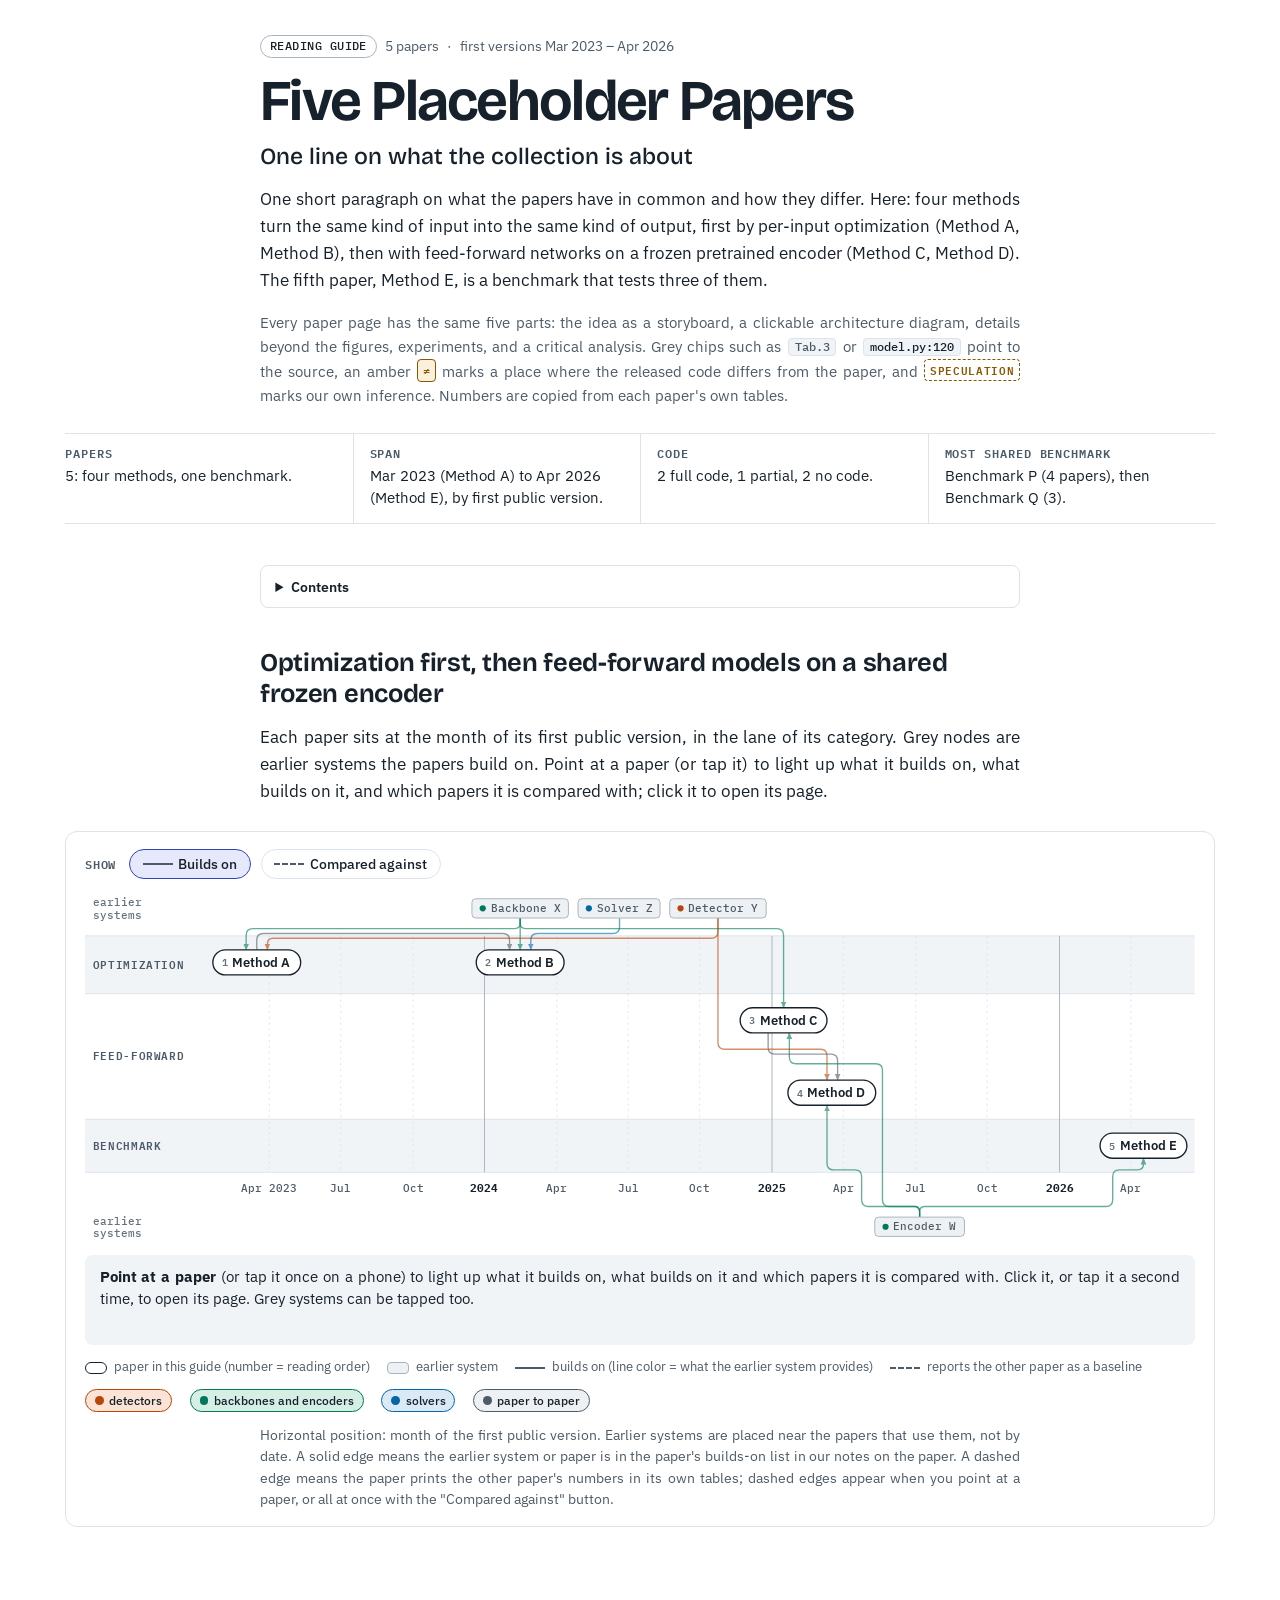
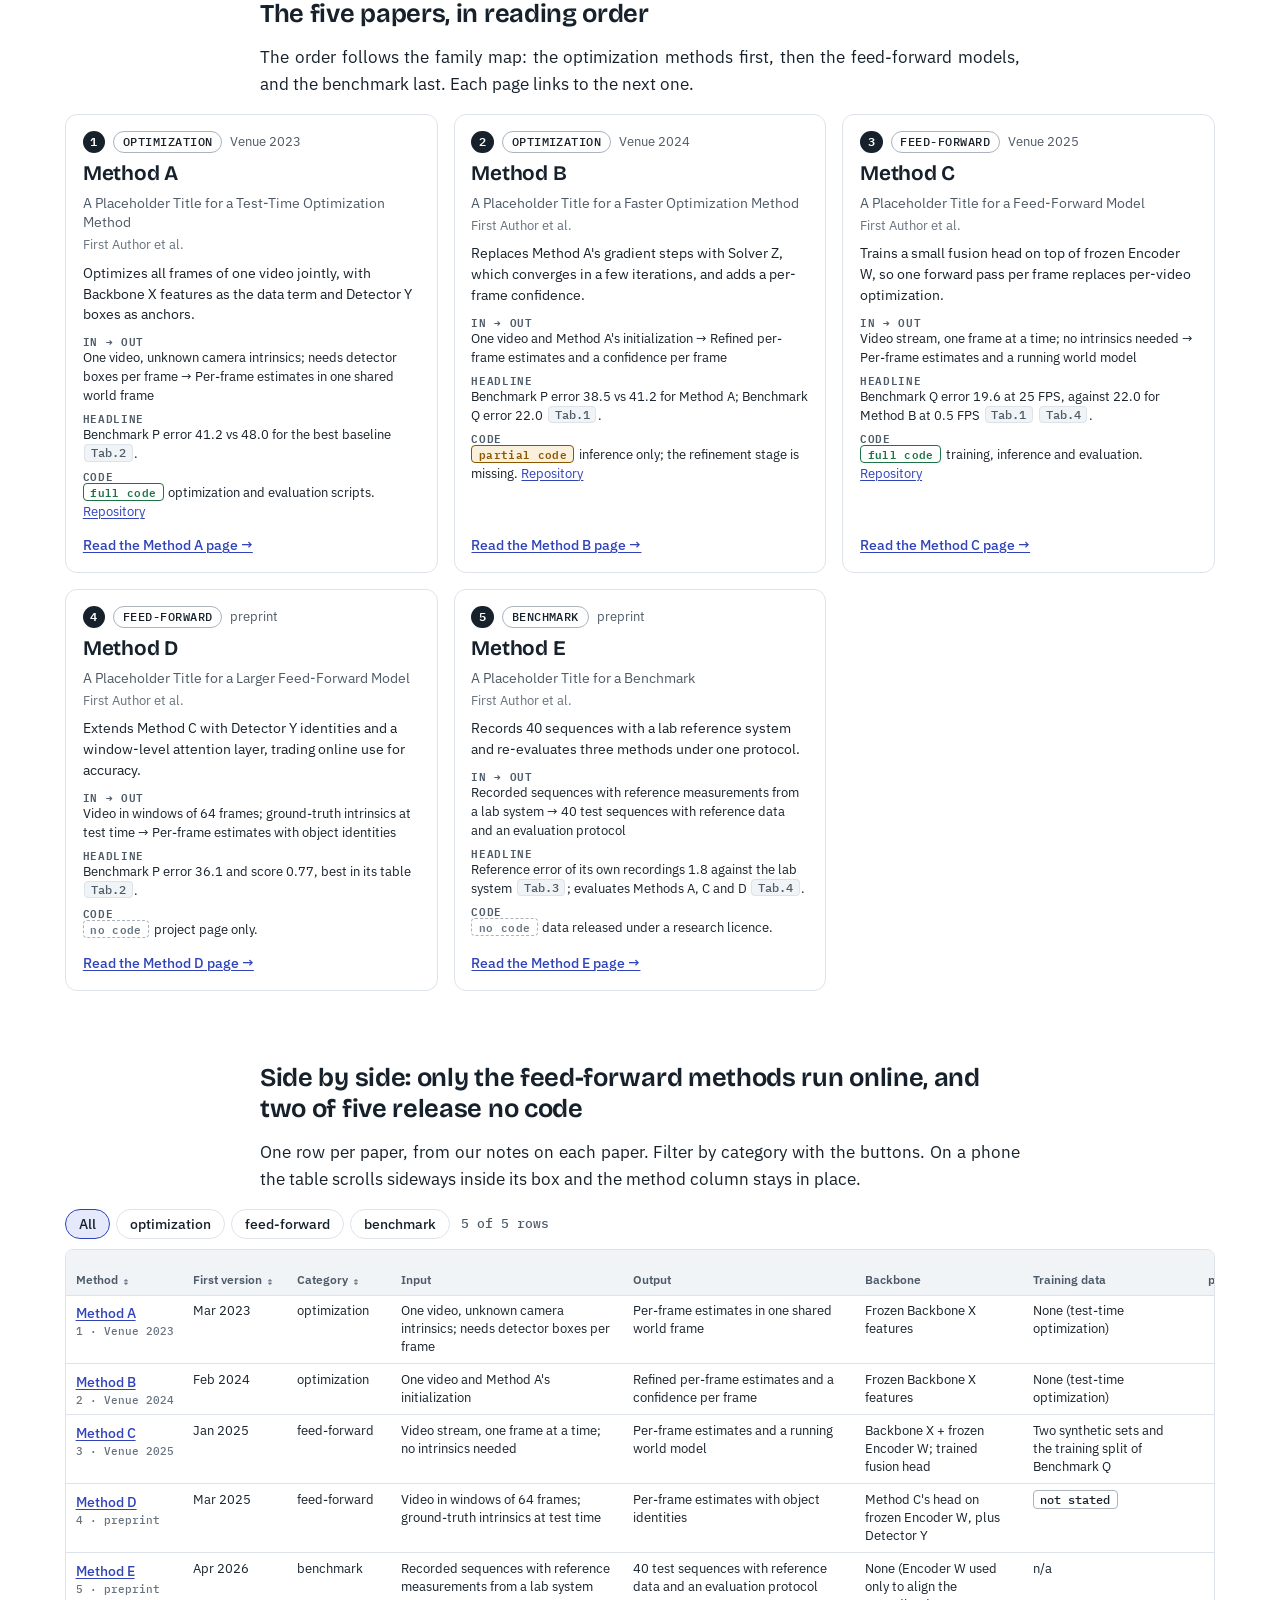
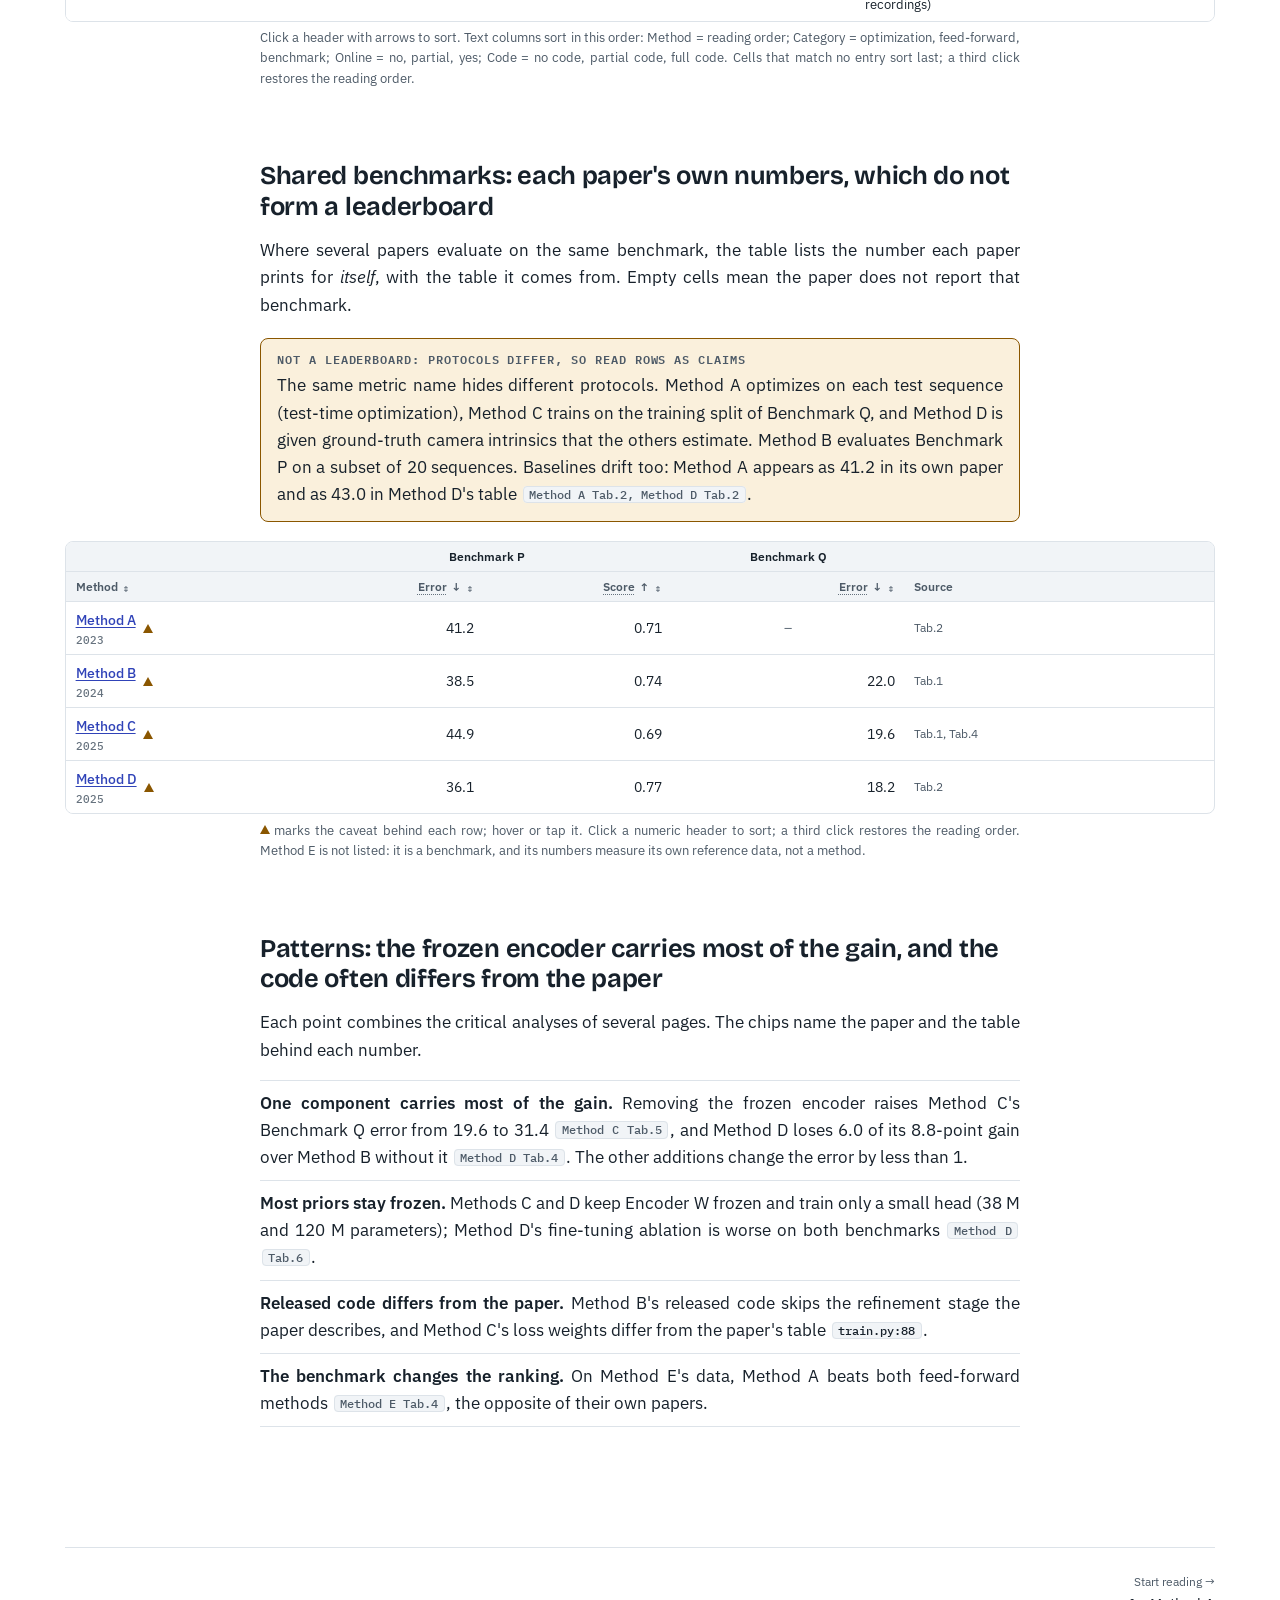
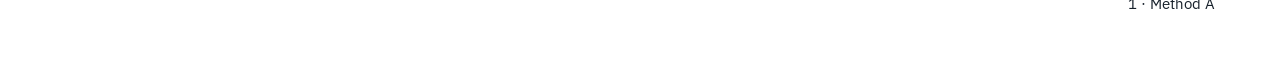
==== commit c60488ff: "Add the page standard and the fact-check loop to better-paper - Layout: centered 760 px reading colu" ====
--- a/templates/index.html
+++ b/templates/index.html
@@ -15,7 +15,7 @@
 <style>
 /* page-local styles for the index (prefix ix- / fm-); tokens from site.css only */
 .ix-lede { font-size: 1.05rem; line-height: 1.6; max-width: 46em; margin: 0 0 1rem; }
-.ix-how { font-size: .95rem; color: var(--muted); max-width: 46em; margin: 0 0 1.6rem; }
+.ix-how { font-size: .95rem; color: var(--muted); margin: 0 0 1.6rem; }
 
 /* family map */
 .fm-bar { display: flex; flex-wrap: wrap; align-items: center; gap: .45rem .6rem; margin-bottom: .7rem; }
@@ -164,7 +164,8 @@
   <!-- FILL: say why this reading order. -->
   <h2>The five papers, in reading order</h2>
   <p>The order follows the family map: the optimization methods first, then the feed-forward models, and the benchmark last. Each page links to the next one.</p>
-  <div class="ix-cards wide" id="ix-cards"></div>
+  <!-- cards are narrow boxes: no-justify keeps their text left-aligned (guide §2) -->
+  <div class="ix-cards wide no-justify" id="ix-cards"></div>
 </section>
 
 <!-- ═════════════ 3. COMPARISON TABLE (generated from #collection; site.js sorts it) ═════════════ -->
@@ -185,7 +186,7 @@
   <p>Where several papers evaluate on the same benchmark, the table lists the number each paper prints for <em>itself</em>, with the table it comes from. Empty cells mean the paper does not report that benchmark.</p>
   <!-- FILL: name the concrete protocol differences (frame rate, split, input given, alignment, training on the test domain)
        and any baseline that appears with different numbers in different papers. Keep this box: it is the caveat. -->
-  <div class="callout ne-box wide"><p class="callout-title">Not a leaderboard: protocols differ, so read rows as claims</p>
+  <div class="callout ne-box"><p class="callout-title">Not a leaderboard: protocols differ, so read rows as claims</p>
     <p>The same metric name hides different protocols. Method A optimizes on each test sequence (test-time optimization), Method C trains on the training split of Benchmark Q, and Method D is given ground-truth camera intrinsics that the others estimate. Method B evaluates Benchmark P on a subset of 20 sequences. Baselines drift too: Method A appears as 41.2 in its own paper and as 43.0 in Method D's table <span class="ev">Method A Tab.2, Method D Tab.2</span>.</p></div>
   <div class="tbl-wrap wide">
     <!-- One row per paper that reports at least one shared benchmark. Super-header: blank cells via colspan, never rowspan.
--- a/templates/assets/site.css
+++ b/templates/assets/site.css
@@ -38,9 +38,14 @@
   --font-display: "Bricolage Grotesque", "Avenir Next", "Segoe UI", -apple-system, Roboto, Helvetica, Arial, sans-serif;
   --font-body: "IBM Plex Sans", -apple-system, "Segoe UI", Roboto, Helvetica, Arial, sans-serif;
   --font-mono: "IBM Plex Mono", ui-monospace, SFMono-Regular, Menlo, Consolas, monospace;
-  --measure: 70ch;
+  /* one centered axis: the reading column (text, small figures, narrow tables) and the wide column (Figures 1 and 2,
+     wide tables, large paper figures). --out is the negative inline margin that takes a block from the reading column
+     to the wide column; 100cqw is the width inside .layout, so both columns shrink together on small screens. */
+  --read: 760px;
   --wide: 1150px;
-  --toc-w: 190px;
+  --out: calc((min(100cqw, var(--read)) - min(100cqw, var(--wide))) / 2);
+  --measure: var(--read);   /* older name, still used by page-local rules */
+  --toc-w: 160px;
   --gutter: 24px;
   --r: 8px;
 }
@@ -88,7 +93,7 @@
 /* ───────────────────────── page layout ───────────────────────── */
 .topbar {
   display: flex; justify-content: space-between; align-items: center; gap: 1rem;
-  max-width: calc(var(--wide) + var(--toc-w) + 3rem + 2 * var(--gutter));
+  max-width: calc(var(--wide) + 2 * var(--gutter));
   margin: 0 auto; padding: .9rem var(--gutter) 0;
   font-size: .9rem;
 }
@@ -104,26 +109,43 @@
 .btn:disabled { opacity: .45; cursor: default; }
 .btn svg { width: 12px; height: 12px; fill: currentColor; }
 
-.layout {
-  max-width: calc(var(--wide) + var(--toc-w) + 3rem + 2 * var(--gutter));
-  margin: 0 auto; padding: 0 var(--gutter) 3rem;
-}
-main > section { margin: 0 0 4.5rem; scroll-margin-top: 16px; }
-main > section > *:not(.wide) { max-width: var(--measure); }
+/* The header, the collapsed TOC, every section and every tab panel are the reading column, centered.
+   A .wide block that is a direct child of one of them breaks out to the wide column on the same axis.
+   Tables do this on their own (site.js adds .wide when a table does not fit the reading column). */
+.layout { padding: 0 var(--gutter) 3rem; container-type: inline-size; }
+main > section { max-width: var(--read); margin: 0 auto 4.5rem; scroll-margin-top: 16px; }
+main > section > .wide, [role="tabpanel"] > .wide, .ph > .glance { margin-left: var(--out); margin-right: var(--out); }
 .wide { max-width: var(--wide); }
-
-@media (min-width: 1440px) {
+/* tabs: strip and panels stay in the reading column even on a .tabs.wide block; wide tables inside break out */
+.tabs > .tablist, .tabs > [role="tabpanel"] { max-width: var(--read); margin-left: auto; margin-right: auto; }
+/* inside a wide block, .read puts one child back on the reading column (e.g. a tall paper figure) */
+.wide > .read { max-width: var(--read); margin-left: auto; margin-right: auto; }
+
+/* wide screens: the TOC becomes a sticky sidebar in the left margin; the axis does not move */
+@media (min-width: 1600px) {
   .layout {
-    display: grid; grid-template-columns: var(--toc-w) minmax(0, 1fr); column-gap: 3rem;
-    grid-template-areas: "toc head" "toc main";
+    display: grid; grid-template-columns: minmax(0, 1fr) minmax(0, var(--wide)) minmax(0, 1fr);
+    grid-template-areas: "toc head ." "toc main .";
   }
   .layout > .ph { grid-area: head; }
   .layout > .toc { grid-area: toc; }
   .layout > main { grid-area: main; min-width: 0; }
 }
 
+/* ───────────────────────── justified prose ───────────────────────── */
+/* Running prose is justified and hyphenated (pages are lang="en"). Left-aligned instead: headings, tables, UI
+   (chips, buttons, tabs, legends, controls) and boxes narrower than ~320 px, where justify opens big gaps.
+   Add .no-justify to any other narrow box (cards, small panels). */
+.layout { text-align: justify; -webkit-hyphens: auto; hyphens: auto; hyphenate-limit-chars: 6 3 3; }
+h1, h2, h3, h4, h5, table, pre, code, kbd, button, .btn, .chip, .tag, .ev, .ne, .spec, .math,
+.toc, .ph-kicker, .ph-title, .ph-authors, .ph-links, .glance, .fig-head, .fig-title, .callout-title, .legend,
+.story-step, .story-notes, .world, .arch-bar, .arch-narr, .arch-detail, .arch-timeline, .arch-hint, .stage-mat,
+.tablist, .kpis, .ds-name, .ds-tags, .bars, .stack-key, .pop, .no-justify {
+  text-align: left; -webkit-hyphens: manual; hyphens: manual;
+}
+
 /* ───────────────────────── header ───────────────────────── */
-.ph { padding: 2.2rem 0 2.6rem; max-width: var(--wide); }
+.ph { padding: 2.2rem 0 2.6rem; max-width: var(--read); margin: 0 auto; }
 .ph-kicker { display: flex; flex-wrap: wrap; gap: .5rem; align-items: center; font-size: .85rem; color: var(--muted); margin-bottom: .9rem; }
 .ph h1 { font-size: clamp(2.4rem, 6vw, 3.6rem); margin: 0; letter-spacing: -0.03em; line-height: 1.02; }
 .ph-title { font-family: var(--font-display); font-size: clamp(1.15rem, 2.4vw, 1.45rem); font-weight: 500; margin: .45rem 0 .7rem; max-width: 40em; color: var(--text); }
@@ -148,7 +170,7 @@
 }
 
 /* ───────────────────────── table of contents ───────────────────────── */
-.toc { font-size: .9rem; margin: 0 0 2.5rem; }
+.toc { font-size: .9rem; max-width: var(--read); margin: 0 auto 2.5rem; }
 .toc details { border: 1px solid var(--border); border-radius: var(--r); background: var(--surface); padding: .55rem .9rem; }
 .toc summary { cursor: pointer; font-weight: 600; color: var(--text); }
 .toc ol { list-style: none; padding: 0; margin: .5rem 0 .2rem; }
@@ -157,8 +179,8 @@
 .toc a:hover { color: var(--text); }
 .toc a.is-active { color: var(--text); font-weight: 600; border-left-color: var(--accent); }
 .toc .toc-num { font-family: var(--font-mono); font-size: .78rem; color: var(--faint); margin-right: .35rem; }
-@media (min-width: 1440px) {
-  .toc { position: sticky; top: 1.2rem; align-self: start; margin: 2.4rem 0 0; max-height: calc(100vh - 2.4rem); overflow-y: auto; }
+@media (min-width: 1600px) {
+  .toc { position: sticky; top: 1.2rem; align-self: start; justify-self: end; width: var(--toc-w); margin: 2.4rem 2rem 0 0; max-height: calc(100vh - 2.4rem); overflow-y: auto; }
   .toc details { border: 0; background: none; padding: 0; }
   .toc summary { list-style: none; font: 600 .72rem/1 var(--font-mono); letter-spacing: .08em; text-transform: uppercase; color: var(--muted); cursor: default; pointer-events: none; }
   .toc summary::-webkit-details-marker { display: none; }
@@ -183,12 +205,16 @@
 .chip.s-new { border-color: var(--accent); background: var(--accent-tint); }
 .chip.ours { border-color: var(--accent); }
 /* evidence chip: where a claim comes from (Tab.3, p.7, code path) */
+/* inline, not inline-block: punctuation after a chip stays on its line */
 .ev {
-  display: inline-block; font: 500 .74rem/1.3 var(--font-mono); color: var(--muted);
+  display: inline; font: 500 .74rem/1.3 var(--font-mono); color: var(--muted);
   border: 1px solid var(--border); background: var(--surface-2); border-radius: 4px;
   padding: .02rem .35rem; margin: 0 .1rem; white-space: nowrap; vertical-align: 1px;
 }
 .ev.code { color: var(--text); }
+/* in running prose a long chip may wrap (at spaces, or at the break points site.js adds to long code tokens),
+   so the justified line before it does not stretch */
+p .ev, li .ev, dd .ev, figcaption .ev { white-space: normal; -webkit-box-decoration-break: clone; box-decoration-break: clone; }
 .spec { font: 600 .68rem/1.3 var(--font-mono); letter-spacing: .06em; text-transform: uppercase; color: var(--warn); border: 1px dashed var(--warn); border-radius: 4px; padding: .02rem .3rem; white-space: nowrap; vertical-align: 1px; }
 .ne { font: 600 .72rem/1.3 var(--font-mono); color: var(--warn); background: var(--warn-tint); border: 1px solid var(--warn); border-radius: 4px; padding: .02rem .32rem; white-space: nowrap; vertical-align: 1px; }
 
@@ -198,9 +224,10 @@
 /* ───────────────────────── figures and panels ───────────────────────── */
 figure { margin: 1.6rem 0 2.2rem; }
 .panel { background: var(--surface); border: 1px solid var(--border); border-radius: 12px; padding: 1.1rem 1.2rem 1rem; }
-figcaption, .caption { color: var(--muted); font-size: .9rem; line-height: 1.5; margin-top: .7rem; max-width: var(--measure); }
+/* a caption keeps the reading width and centers, so under a wide figure its edges match the body text */
+figcaption, .caption { color: var(--muted); font-size: .9rem; line-height: 1.5; margin-top: .7rem; max-width: var(--read); margin-left: auto; margin-right: auto; }
 .fig-head { display: flex; flex-wrap: wrap; justify-content: space-between; align-items: center; gap: .6rem 1rem; margin-bottom: .8rem; }
-.fig-title { font: 600 .74rem/1.2 var(--font-mono); letter-spacing: .08em; text-transform: uppercase; color: var(--muted); margin: 0; }
+.fig-title { font: 600 .75rem/1.2 var(--font-mono); letter-spacing: .08em; text-transform: uppercase; color: var(--muted); margin: 0; }
 .controls { display: flex; flex-wrap: wrap; gap: .4rem; align-items: center; }
 .status { font: 500 .8rem/1.3 var(--font-mono); color: var(--muted); min-width: 9ch; }
 
@@ -223,6 +250,10 @@
 .story-notes { display: flex; flex-direction: column; gap: .6rem; font-size: .86rem; line-height: 1.45; }
 .story-notes > div { border-top: 1px solid var(--border); padding-top: .55rem; }
 .story-notes b { font-weight: 600; }
+/* controls get their own row under the title, with Show all at the right end as in the diagram bar,
+   so no button moves while the status text changes */
+.story-controls { flex: 1 0 100%; }
+.story-controls > .story-all { margin-left: auto; }
 .story.is-playing .story-step:not(.is-current) { opacity: .4; }
 .story.is-playing .story-step.is-current .story-num { background: var(--accent); }
 @media (max-width: 1099px) { .story-grid { grid-template-columns: repeat(2, minmax(0, 1fr)); } }
@@ -230,9 +261,9 @@
 @media (max-width: 560px) { .story-grid { grid-template-columns: 1fr; } }
 
 /* SVG vocabulary shared by hand-drawn figures (idea panels) */
-/* story panels use a 260×160 viewBox drawn at ≈1:1 on desktop: text 12, mono 11 is the floor */
+/* story panels use a 260×160 viewBox drawn at ≈1:1 on desktop: text and mono 12 px, the legibility floor */
 .fig-svg text { font-family: var(--font-body); font-size: 12px; fill: var(--text); }
-.fig-svg .t-mono { font-family: var(--font-mono); font-size: 11px; fill: var(--muted); }
+.fig-svg .t-mono { font-family: var(--font-mono); font-size: 12px; fill: var(--muted); }
 .fig-svg .t-muted { fill: var(--muted); }
 .fig-svg .t-e { fill: var(--e); font-weight: 600; }
 .fig-svg .tok { fill: var(--e-tint); stroke: var(--e); stroke-width: 1; }
@@ -285,13 +316,9 @@
 .arch-svg { display: block; width: 100%; height: auto; overflow: visible; }
 .arch-hint { display: none; font-size: .78rem; color: var(--faint); margin: .3rem 0 0; }
 @media (max-width: 900px) { .arch-hint { display: block; } }
+/* the diagram stays in the wide column at every width; the detail panel sits below it */
 .arch-body { display: grid; grid-template-columns: minmax(0, 1fr); gap: 1rem; }
-@media (min-width: 1700px) {
-  .arch-wide { max-width: calc(var(--wide) + 22rem); }
-  .arch-body { grid-template-columns: minmax(0, 1fr) 20rem; }
-}
 .arch-detail { border-top: 1px solid var(--border); padding-top: .9rem; font-size: .92rem; line-height: 1.5; min-height: 6rem; }
-@media (min-width: 1700px) { .arch-detail { border-top: 0; border-left: 1px solid var(--border); padding: 0 0 0 1rem; } }
 .arch-detail h4 { font-family: var(--font-display); font-size: 1.1rem; margin: 0 0 .4rem; }
 .arch-detail .chips { display: flex; flex-wrap: wrap; gap: .3rem; margin-bottom: .6rem; }
 .arch-detail dl { display: grid; grid-template-columns: 6.5rem minmax(0, 1fr); gap: .35rem .8rem; margin: 0; }
@@ -299,8 +326,8 @@
 .arch-detail dd { margin: 0; min-width: 0; overflow-wrap: anywhere; }
 .arch-detail dd.paper { background: var(--warn-tint); border-radius: 6px; padding: .3rem .5rem; }
 .arch-detail .empty { color: var(--muted); }
-/* laptop: title + chips on the left, the detail rows on the right (no half-empty column) */
-@media (min-width: 761px) and (max-width: 1699px) {
+/* title + chips on the left, the detail rows on the right (no half-empty column) */
+@media (min-width: 761px) {
   .arch-detail.has-node { display: grid; grid-template-columns: 13rem minmax(0, 1fr); gap: 0 2rem; align-items: start; }
 }
 @media (max-width: 480px) { .arch-detail dl { grid-template-columns: 1fr; gap: .1rem; } .arch-detail dd { margin-bottom: .45rem; } }
@@ -374,11 +401,11 @@
 .arch-svg.show-shapes .edge.has-shape .elab { display: none; }
 .arch-svg.show-shapes .edge .eshp { display: inline; }
 .arch-svg .particle { fill: var(--e); pointer-events: none; }
-.arch-svg .group rect { fill: none; stroke: var(--border-strong); stroke-width: 1; stroke-dasharray: 2 4; }
-.arch-svg .group text { fill: var(--muted); font: 600 13px var(--font-mono); letter-spacing: .04em; text-transform: uppercase; }
+.arch-svg .group > rect { fill: none; stroke: var(--border-strong); stroke-width: 1; stroke-dasharray: 2 4; }
+.arch-svg .group > text { fill: var(--muted); font: 600 13px var(--font-mono); letter-spacing: .04em; text-transform: uppercase; }
 
 /* step focus: highlighted parts stay, the rest fades but stays readable */
-.arch-svg.has-focus .node:not(.on), .arch-svg.has-focus .edge:not(.on), .arch-svg.has-focus .group { opacity: .22; }
+.arch-svg.has-focus .node:not(.on), .arch-svg.has-focus .edge:not(.on), .arch-svg.has-focus .group:not(.on) { opacity: .22; }
 .arch-svg.has-focus .node.on .box { stroke-width: 2.8; }
 .arch-svg.has-focus .node.on.s-loss .box { stroke: var(--text); }
 @media (prefers-reduced-motion: no-preference) {
@@ -399,8 +426,10 @@
 .keylist .k { font-weight: 600; }
 .two-col { display: grid; grid-template-columns: repeat(2, minmax(0, 1fr)); gap: 1.5rem 2rem; }
 .three-col { display: grid; grid-template-columns: repeat(3, minmax(0, 1fr)); gap: 1.2rem 1.8rem; }
+/* columns of justified text stay >= ~320 px: two-col fits the reading column, three-col needs the wide column
+   and drops to two columns below 1104 px */
 @media (max-width: 760px) { .two-col, .three-col { grid-template-columns: 1fr; } }
-@media (min-width: 761px) and (max-width: 1000px) { .three-col { grid-template-columns: repeat(2, minmax(0, 1fr)); } }
+@media (min-width: 761px) and (max-width: 1103px) { .three-col { grid-template-columns: repeat(2, minmax(0, 1fr)); } }
 
 /* math (KaTeX MathML output; raw LaTeX in mono if KaTeX is missing) */
 .math { font-family: var(--font-mono); font-size: .9em; }
@@ -443,7 +472,8 @@
 .stack-key { display: flex; flex-wrap: wrap; gap: .2rem 1rem; font-size: .8rem; color: var(--muted); margin-top: .4rem; }
 .stack-key b { color: var(--text); font-weight: 600; font-family: var(--font-mono); font-size: .78rem; }
 
-.kpis { display: flex; flex-wrap: wrap; gap: 1.2rem 2.4rem; margin: 1rem 0 1.4rem; }
+/* equal columns that fill the row, so the outer numbers sit on the column edges */
+.kpis { display: grid; grid-template-columns: repeat(auto-fit, minmax(11rem, 1fr)); gap: 1.2rem 2.4rem; margin: 1rem 0 1.4rem; }
 .kpi strong { display: block; font: 600 1.9rem/1.05 var(--font-display); font-variant-numeric: tabular-nums; letter-spacing: -0.02em; }
 .kpi > span { color: var(--muted); font-size: .84rem; display: block; max-width: 15rem; line-height: 1.35; margin-top: .2rem; }
 
@@ -502,7 +532,7 @@
 dialog.lightbox .close { position: absolute; top: .4rem; right: .4rem; }
 
 /* ───────────────────────── critical analysis ───────────────────────── */
-.verdict { display: grid; grid-template-columns: minmax(0, 1.25fr) minmax(0, 1fr); gap: 1.4rem 2.4rem; margin: 1.2rem 0 1.6rem; }
+.verdict { display: grid; grid-template-columns: repeat(2, minmax(0, 1fr)); gap: 1.4rem 2.4rem; margin: 1.2rem 0 1.6rem; }
 .verdict h3 { margin-top: 0; font-size: 1.05rem; }
 .verdict .col-minor { color: var(--muted); }
 .verdict .col-minor h3 { color: var(--text); }
@@ -517,7 +547,8 @@
 .issues > li > b:first-child { display: block; margin-bottom: .15rem; }
 
 /* ───────────────────────── footer pager ───────────────────────── */
-.pager { max-width: calc(var(--wide) + var(--toc-w) + 3rem + 2 * var(--gutter)); margin: 0 auto; padding: 1.5rem var(--gutter) 3rem; display: flex; flex-wrap: wrap; justify-content: space-between; gap: 1rem; border-top: 1px solid var(--border); font-size: .92rem; }
+/* the rule spans exactly the wide column */
+.pager { width: calc(100% - 2 * var(--gutter)); max-width: var(--wide); margin: 0 auto; padding: 1.5rem 0 3rem; display: flex; flex-wrap: wrap; justify-content: space-between; gap: 1rem; border-top: 1px solid var(--border); font-size: .92rem; }
 .pager a { text-decoration: none; color: var(--text); }
 .pager a:hover { text-decoration: underline; }
 .pager small { display: block; color: var(--muted); font-size: .78rem; }
